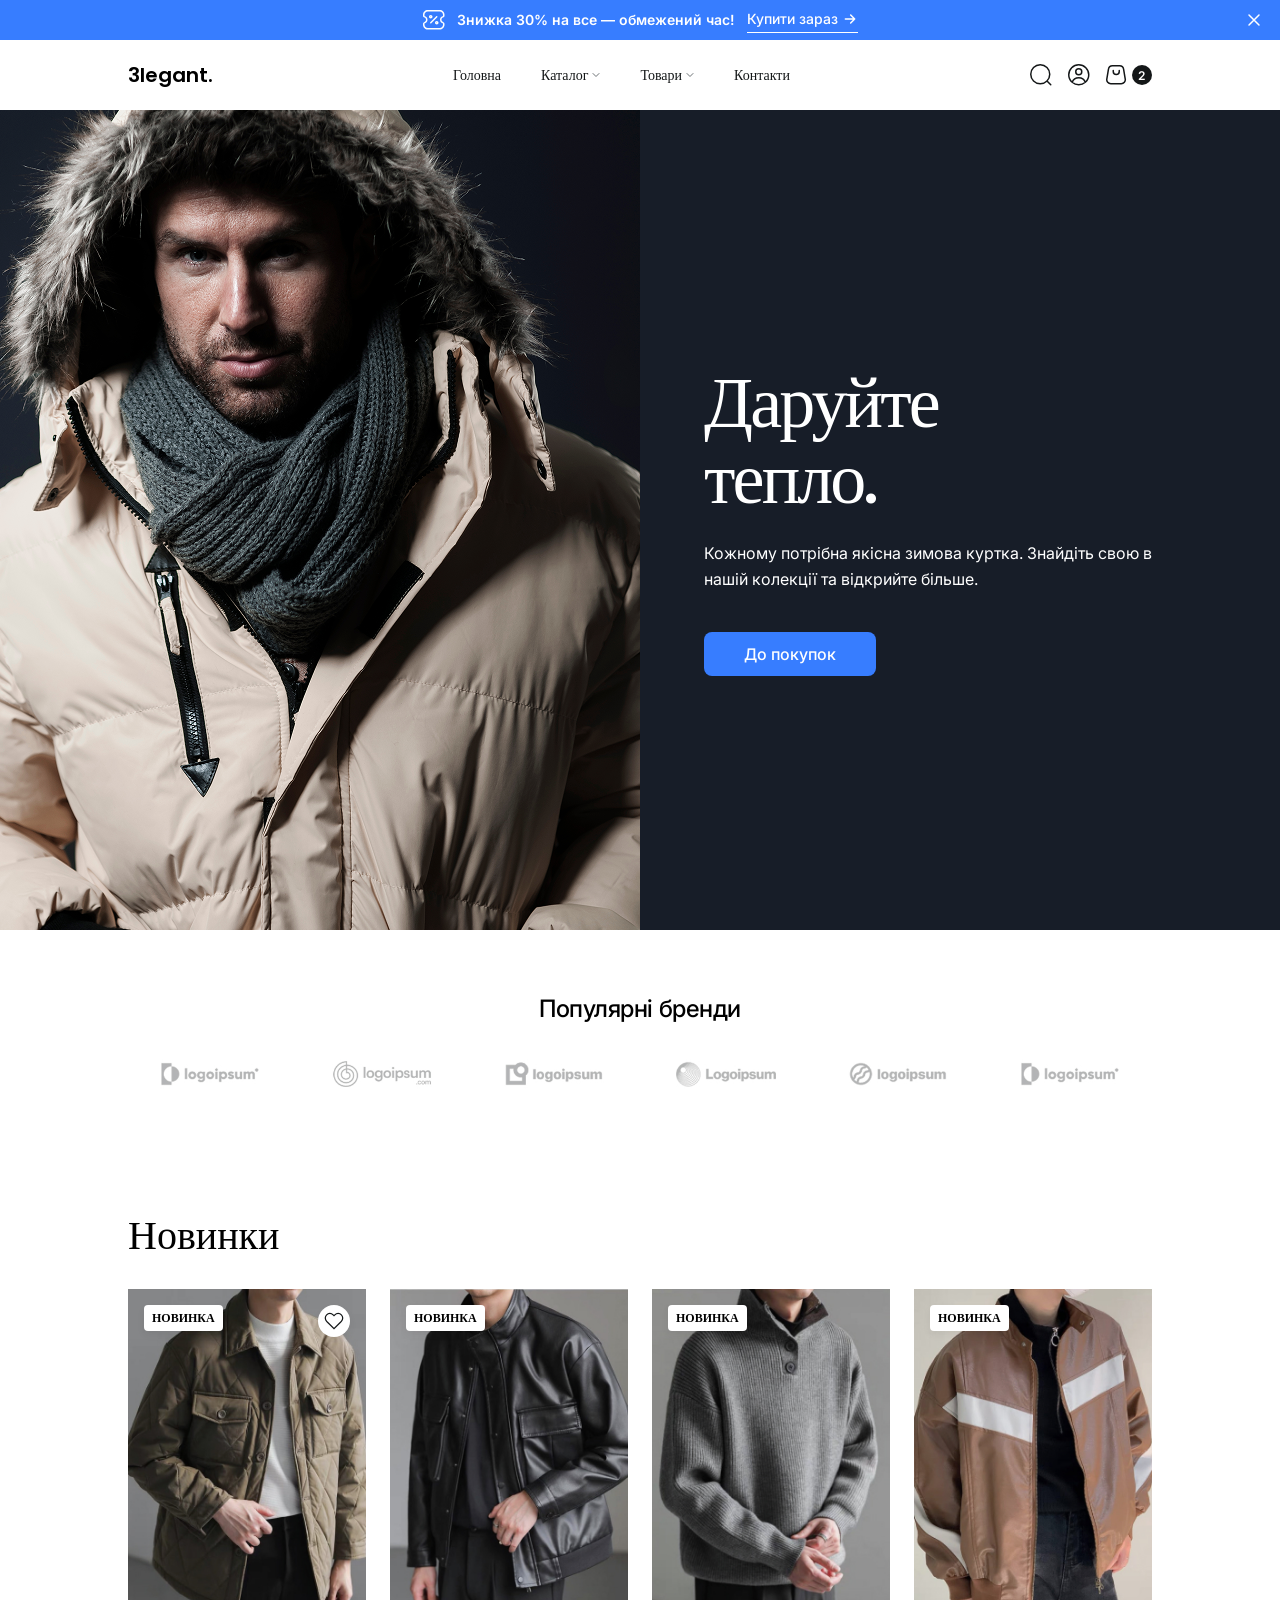
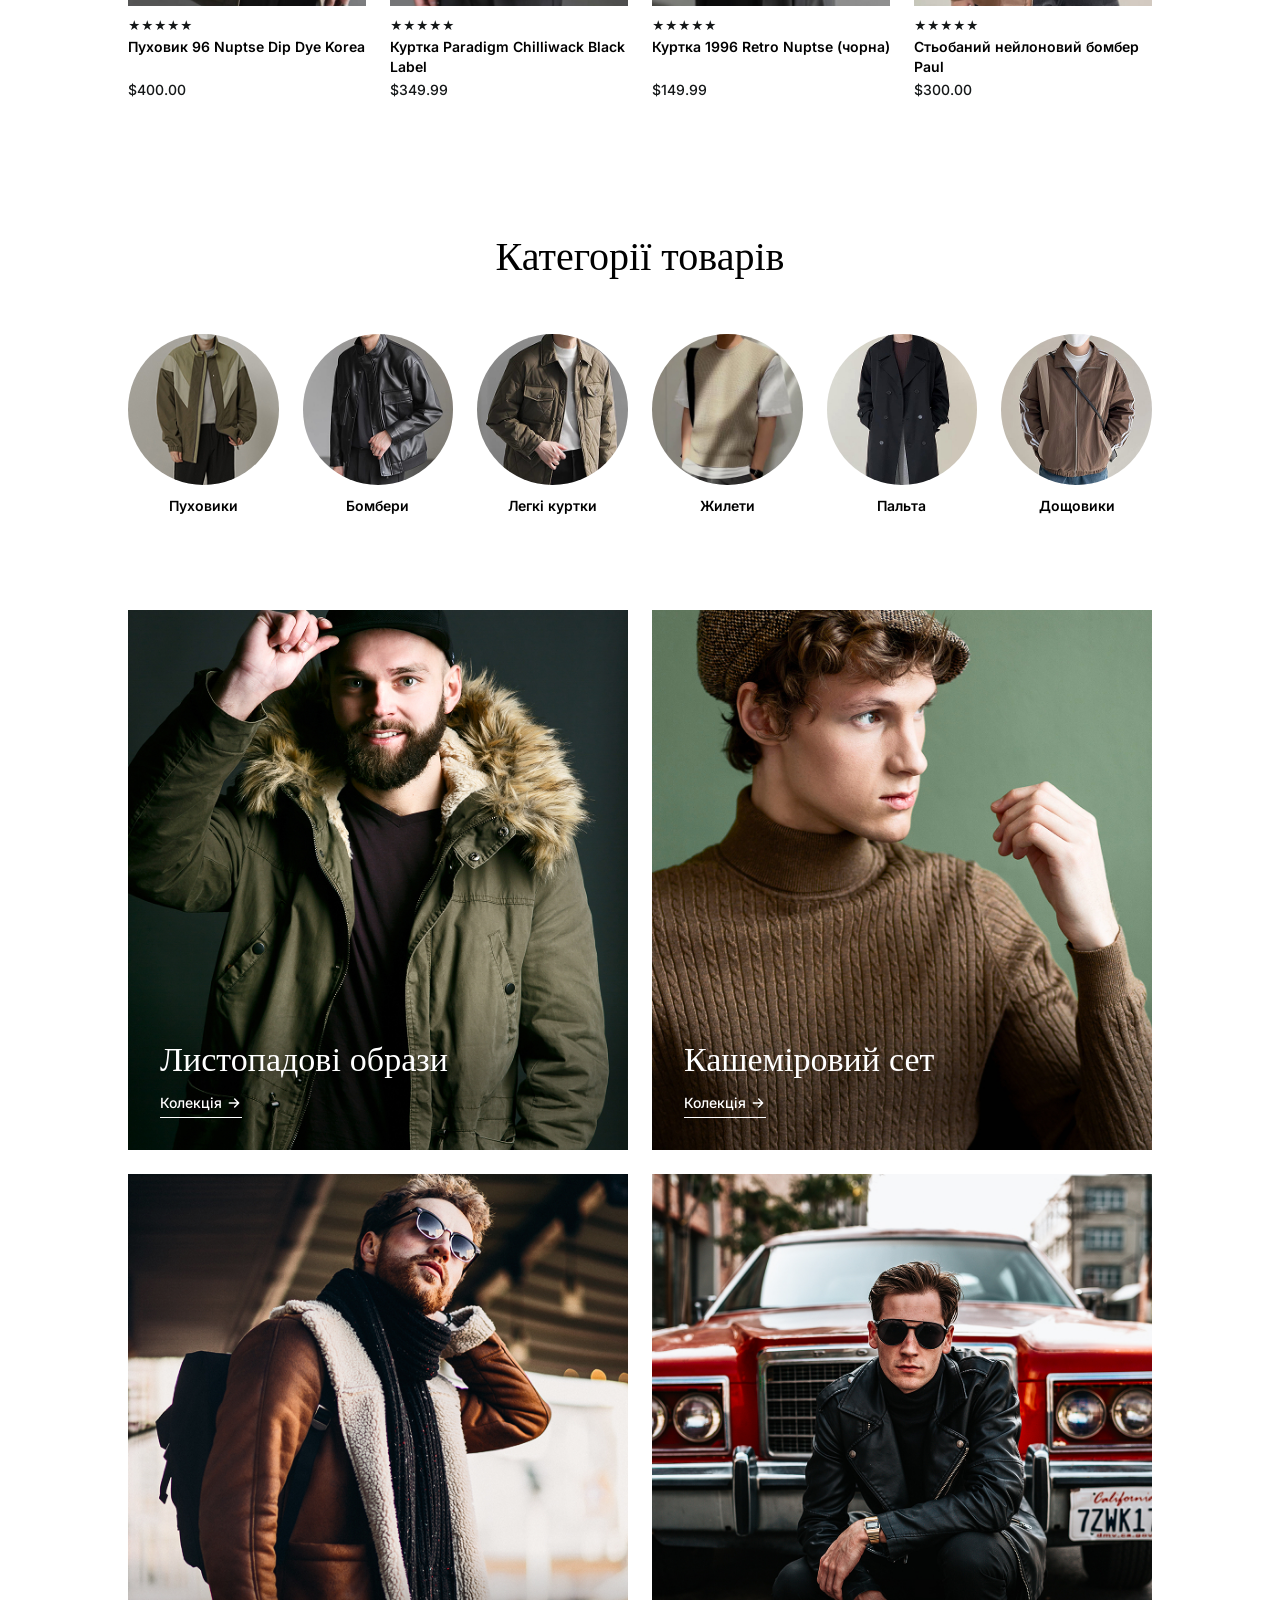
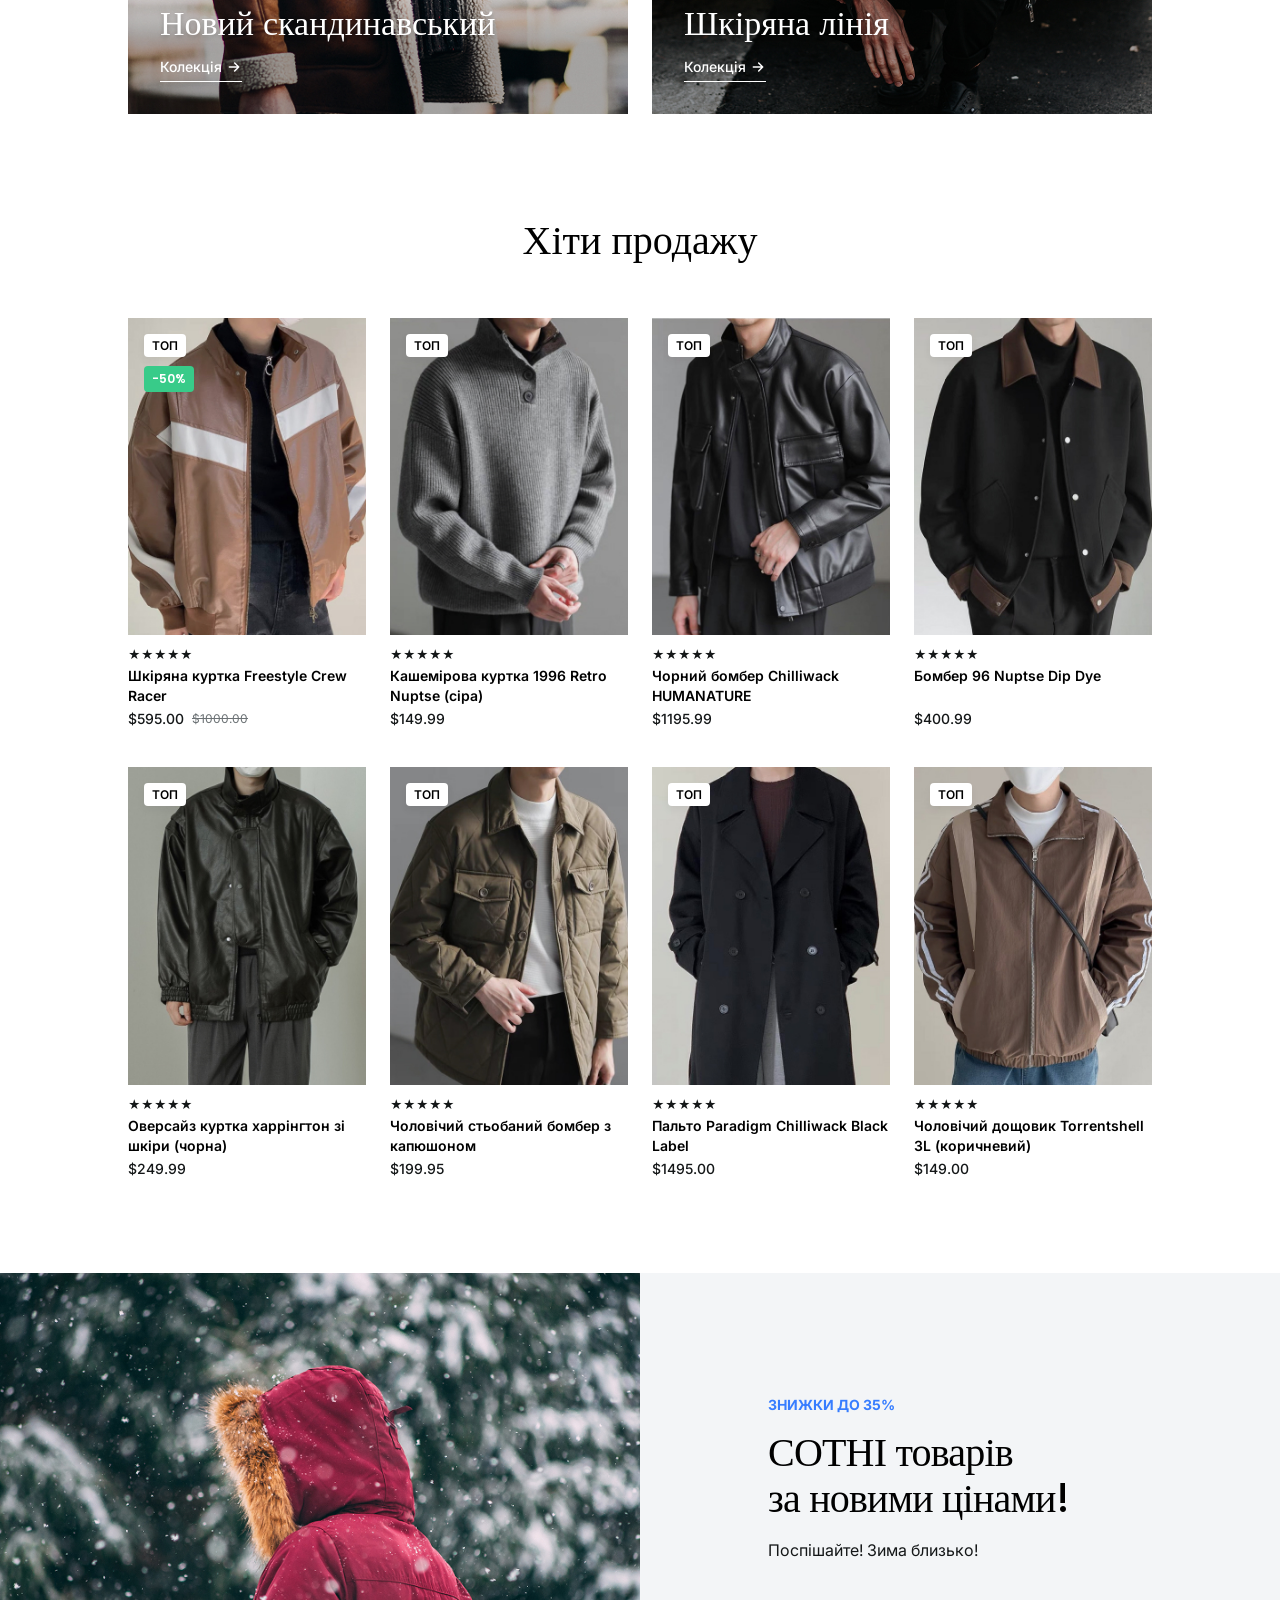
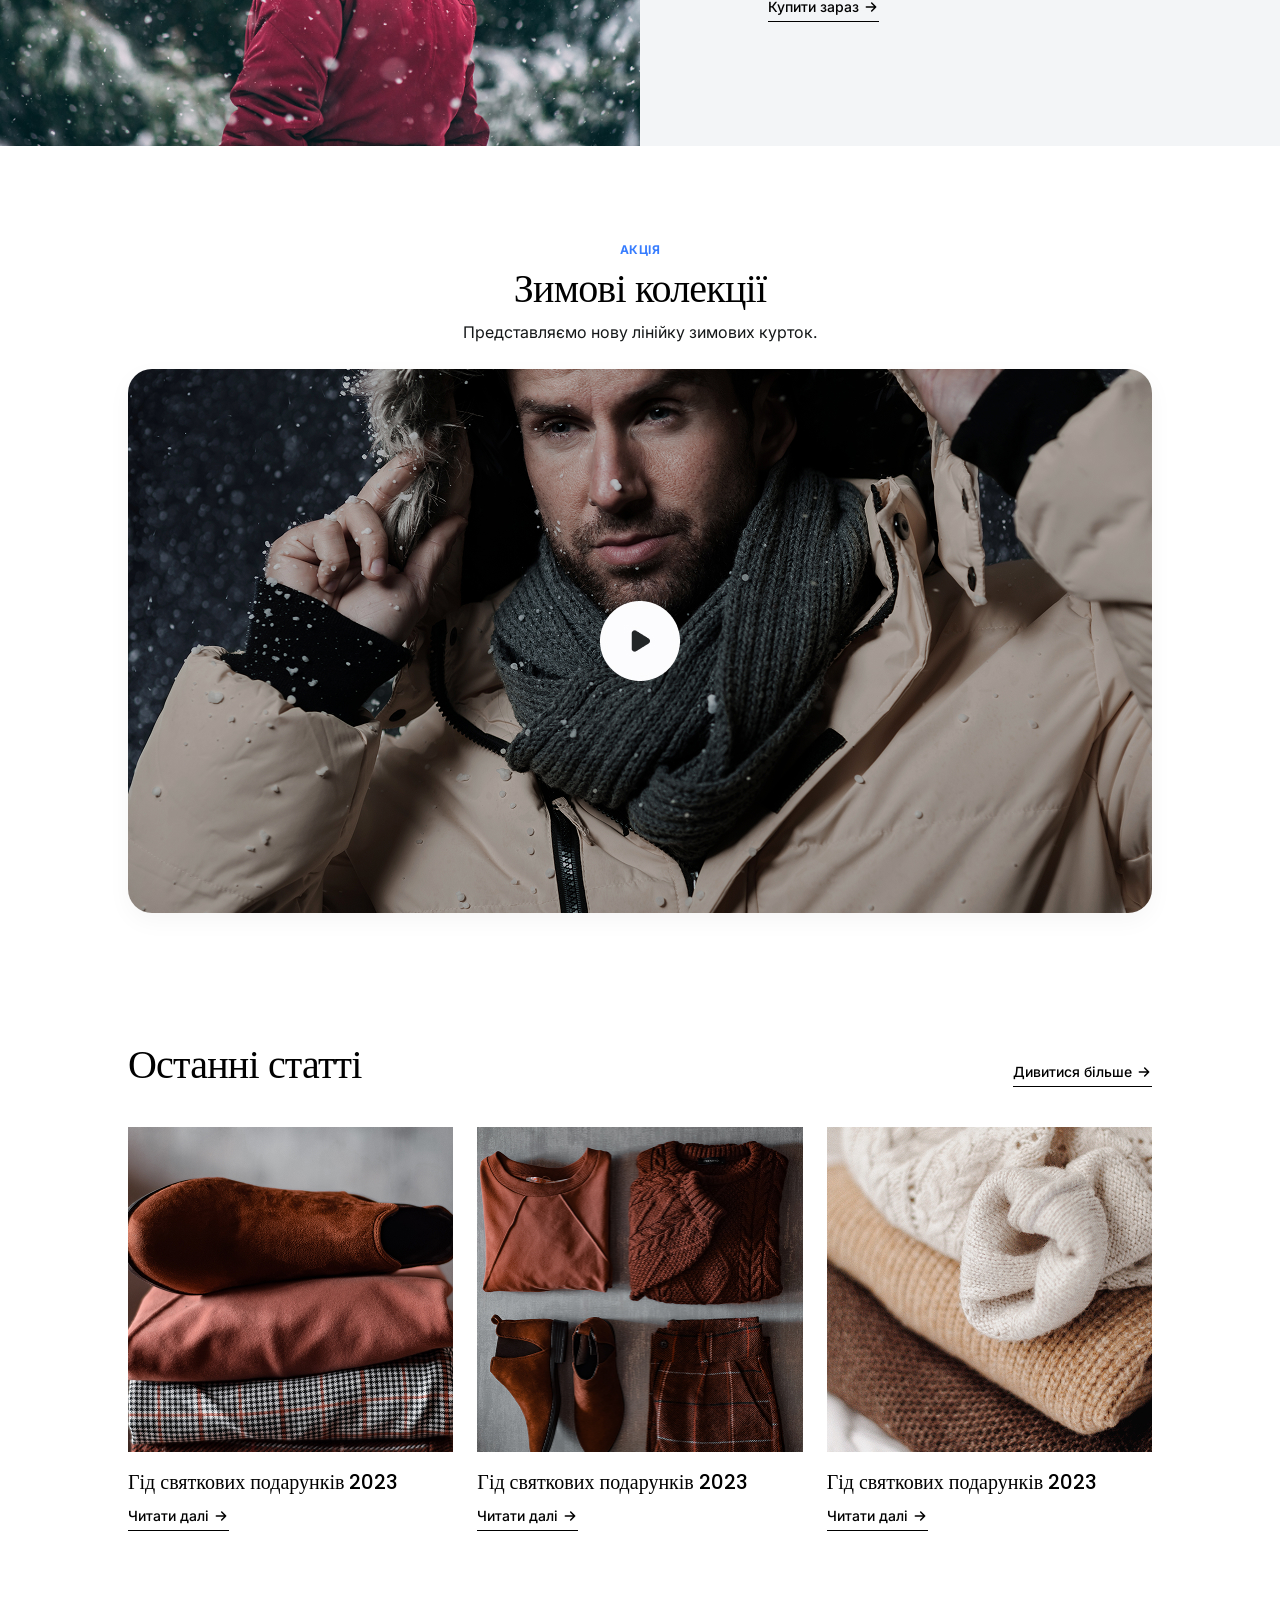
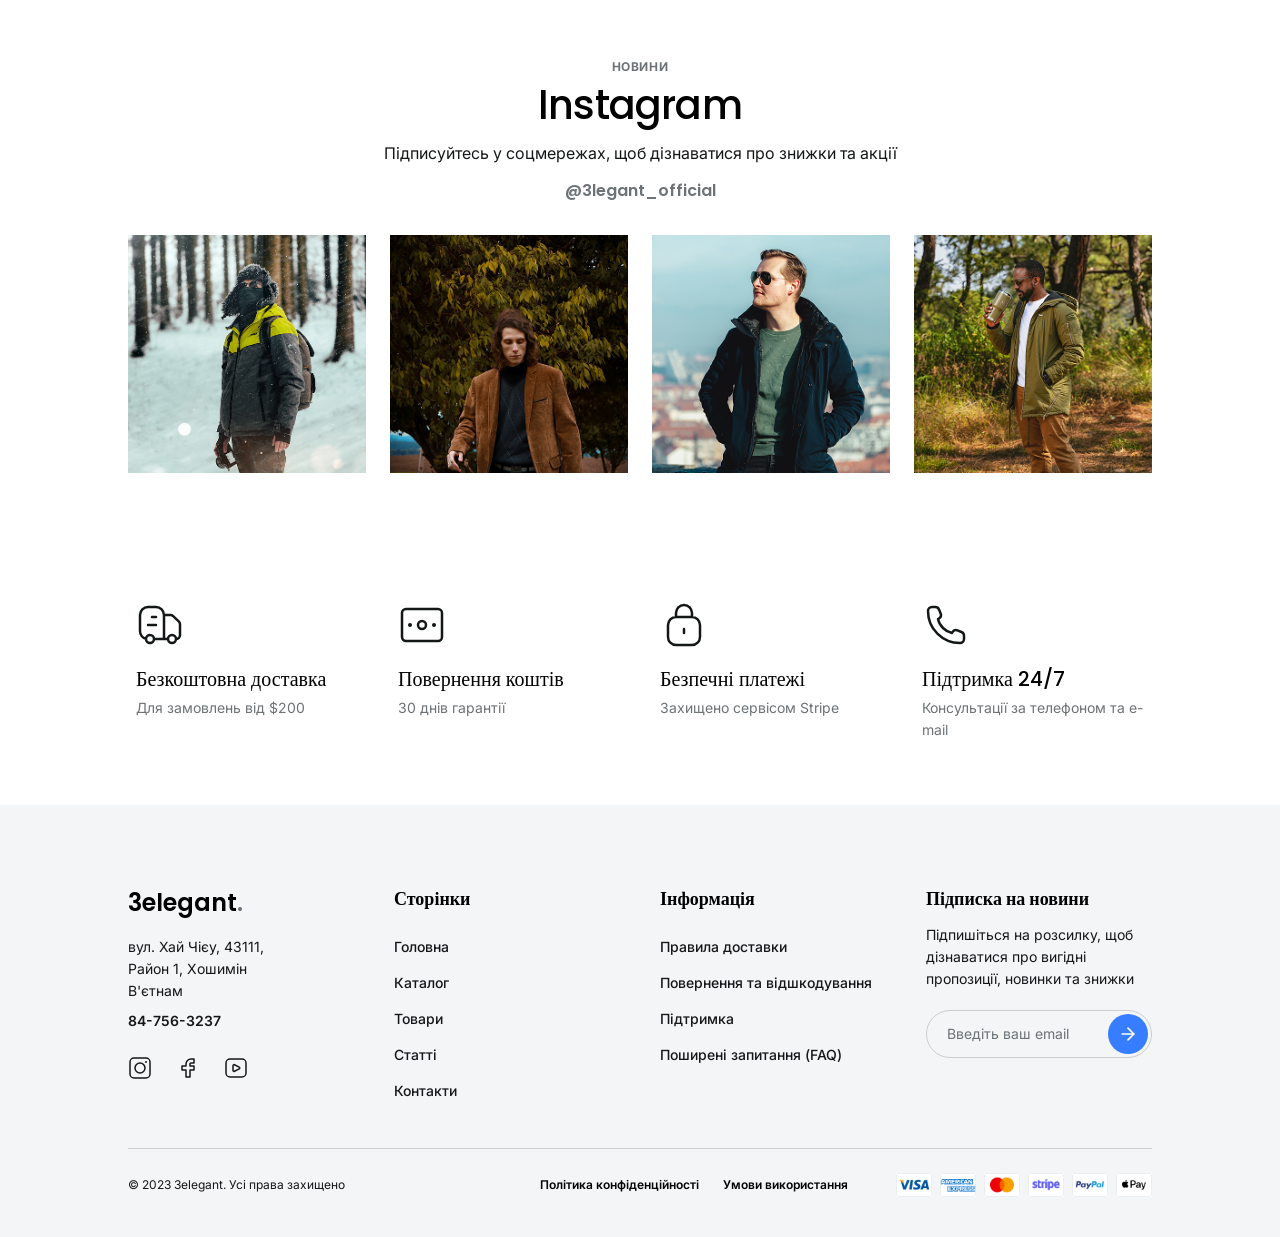
==== index.html @ b5b830ac "Main Page" ====
<!DOCTYPE html>
<html lang="uk">
<head>
  <meta charset="UTF-8">
  <meta name="viewport" content="width=device-width, initial-scale=1.0">
  <title>3legant</title>
  <script src="assets/js/script.js" defer></script>
  <link rel="stylesheet" href="assets/css/style.css">
</head>
<body>

  <div class="notification-bar">
    <div class="notification-content">
      
      <div class="text-icon-group">
        <svg width="22" height="20" viewBox="0 0 22 20" fill="none" xmlns="http://www.w3.org/2000/svg">
          <path d="M19.7681 12.5856L19.5227 13.2944H19.5227L19.7681 12.5856ZM19.7681 6.91437L20.0135 7.6231V7.6231L19.7681 6.91437ZM1.73189 12.5856L1.97727 13.2944H1.97727L1.73189 12.5856ZM1.73189 6.91437L1.48652 7.6231L1.48652 7.6231L1.73189 6.91437ZM14.2803 7.28033C14.5732 6.98744 14.5732 6.51256 14.2803 6.21967C13.9874 5.92678 13.5126 5.92678 13.2197 6.21967L14.2803 7.28033ZM7.21967 12.2197C6.92678 12.5126 6.92678 12.9874 7.21967 13.2803C7.51256 13.5732 7.98744 13.5732 8.28033 13.2803L7.21967 12.2197ZM4.75 18C2.95507 18 1.5 16.5449 1.5 14.75H0C0 17.3734 2.12665 19.5 4.75 19.5V18ZM20 14.75C20 16.5449 18.5449 18 16.75 18V19.5C19.3734 19.5 21.5 17.3734 21.5 14.75H20ZM16.75 1.5C18.5449 1.5 20 2.95507 20 4.75H21.5C21.5 2.12665 19.3734 0 16.75 0V1.5ZM4.75 0C2.12665 0 0 2.12665 0 4.75H1.5C1.5 2.95507 2.95507 1.5 4.75 1.5V0ZM20.0135 11.8769C19.1315 11.5716 18.5 10.7336 18.5 9.75H17C17 11.3924 18.0554 12.7863 19.5227 13.2944L20.0135 11.8769ZM18.5 9.75C18.5 8.76644 19.1315 7.92844 20.0135 7.6231L19.5227 6.20565C18.0554 6.71367 17 8.10761 17 9.75H18.5ZM3 9.75C3 10.7336 2.36845 11.5716 1.48652 11.8769L1.97727 13.2944C3.44461 12.7863 4.5 11.3924 4.5 9.75H3ZM1.48652 7.6231C2.36845 7.92844 3 8.76644 3 9.75H4.5C4.5 8.10762 3.44462 6.71367 1.97727 6.20565L1.48652 7.6231ZM21.5 5.75V4.75H20V5.75H21.5ZM20 13.75V14.75H21.5V13.75H20ZM0 13.75V14.75H1.5V13.75H0ZM1.5 5.75V4.75H0V5.75H1.5ZM16.75 18H4.75V19.5H16.75V18ZM16.75 0H4.75V1.5H16.75V0ZM1.48652 11.8769C0.807846 12.1119 0 12.7475 0 13.75H1.5C1.5 13.6941 1.52081 13.6208 1.60172 13.5313C1.6866 13.4373 1.81974 13.3489 1.97727 13.2944L1.48652 11.8769ZM20.0135 7.6231C20.6922 7.38813 21.5 6.75246 21.5 5.75H20C20 5.80587 19.9792 5.87917 19.8983 5.96871C19.8134 6.06265 19.6803 6.15111 19.5227 6.20565L20.0135 7.6231ZM1.97727 6.20565C1.81974 6.15111 1.6866 6.06265 1.60172 5.96871C1.52081 5.87917 1.5 5.80587 1.5 5.75H0C0 6.75246 0.807846 7.38813 1.48652 7.6231L1.97727 6.20565ZM19.5227 13.2944C19.6803 13.3489 19.8134 13.4373 19.8983 13.5313C19.9792 13.6208 20 13.6941 20 13.75H21.5C21.5 12.7475 20.6922 12.1119 20.0135 11.8769L19.5227 13.2944ZM8 6.75C8 6.88807 7.88807 7 7.75 7V8.5C8.7165 8.5 9.5 7.7165 9.5 6.75H8ZM7.75 7C7.61193 7 7.5 6.88807 7.5 6.75H6C6 7.7165 6.7835 8.5 7.75 8.5V7ZM7.5 6.75C7.5 6.61193 7.61193 6.5 7.75 6.5V5C6.7835 5 6 5.7835 6 6.75H7.5ZM7.75 6.5C7.88807 6.5 8 6.61193 8 6.75H9.5C9.5 5.7835 8.7165 5 7.75 5V6.5ZM14 12.75C14 12.8881 13.8881 13 13.75 13V14.5C14.7165 14.5 15.5 13.7165 15.5 12.75H14ZM13.75 13C13.6119 13 13.5 12.8881 13.5 12.75H12C12 13.7165 12.7835 14.5 13.75 14.5V13ZM13.5 12.75C13.5 12.6119 13.6119 12.5 13.75 12.5V11C12.7835 11 12 11.7835 12 12.75H13.5ZM13.75 12.5C13.8881 12.5 14 12.6119 14 12.75H15.5C15.5 11.7835 14.7165 11 13.75 11V12.5ZM13.2197 6.21967L7.21967 12.2197L8.28033 13.2803L14.2803 7.28033L13.2197 6.21967Z" fill="#FEFEFE"/>
        </svg>
        <span class="promo-text">Знижка 30% на все — обмежений час!</span>
      </div>
      
      <a href="#" class="shop-now-btn">
        Купити зараз
        <svg width="16" height="16" viewBox="0 0 16 16" fill="none" xmlns="http://www.w3.org/2000/svg">
          <path d="M3.33331 8H12.6666M12.6666 8L8.66665 4M12.6666 8L8.66665 12" stroke="currentColor" stroke-width="1.5" stroke-linecap="round" stroke-linejoin="round"/>
        </svg>
      </a>
      
    </div>
    
    <button class="close-btn" aria-label="Закрити сповіщення">
      <svg width="20" height="20" viewBox="0 0 20 20" fill="none" xmlns="http://www.w3.org/2000/svg">
        <path d="M15 5L5 15M5 5L15 15" stroke="currentColor" stroke-width="1.5" stroke-linecap="round" stroke-linejoin="round"/>
      </svg>
    </button>
  </div>

  <header class="main-header">
    <div class="header-container">
      <button class="burger-menu" aria-label="Відкрити меню">
        <span></span>
        <span></span>
        <span></span>
      </button>

      <a href="#" class="logo">3legant.</a>

      <nav class="nav-menu">
        <a href="#home" class="nav-link active">Головна</a>
        <a href="#shop" class="nav-link dropdown">Каталог</a>
        <a href="#articles" class="nav-link dropdown">Товари</a>
        <a href="#footer" class="nav-link">Контакти</a>
      </nav>

      <div class="header-icons">
        <button class="icon-btn search-btn" aria-label="Пошук">
          <svg width="22" height="22" viewBox="0 0 22 22" fill="none" xmlns="http://www.w3.org/2000/svg">
            <path d="M17.25 17.25L20.75 20.75M19.75 10.25C19.75 5.00329 15.4967 0.75 10.25 0.75C5.00329 0.75 0.75 5.00329 0.75 10.25C0.75 15.4967 5.00329 19.75 10.25 19.75C15.4967 19.75 19.75 15.4967 19.75 10.25Z" stroke="#141718" stroke-width="1.5" stroke-linecap="round" stroke-linejoin="round"/>
          </svg>
        </button>

        <button class="icon-btn profile-btn" aria-label="Профіль">
          <svg width="22" height="22" viewBox="0 0 22 22" fill="none" xmlns="http://www.w3.org/2000/svg">
            <path d="M17.3088 18.2988C16.3154 15.6418 13.7536 13.75 10.75 13.75C7.74638 13.75 5.1846 15.6418 4.19117 18.2988M4.19117 18.2988C5.94694 19.8256 8.24052 20.75 10.75 20.75C13.2595 20.75 15.5531 19.8256 17.3088 18.2988C19.4172 16.4654 20.75 13.7634 20.75 10.75C20.75 5.22715 16.2728 0.75 10.75 0.75C5.22715 0.75 0.75 5.22715 0.75 10.75C0.75 13.7634 2.08285 16.4654 4.19117 18.2988ZM13.75 7.75C13.75 9.40685 12.4069 10.75 10.75 10.75C9.09315 10.75 7.75 9.40685 7.75 7.75C7.75 6.09315 9.09315 4.75 10.75 4.75C12.4069 4.75 13.75 6.09315 13.75 7.75Z" stroke="#141718" stroke-width="1.5" stroke-linejoin="round"/>
          </svg>
        </button>

        <div class="cart-wrapper">
          <a href="#" class="cart-link" aria-label="Кошик">
            <svg width="21" height="20" viewBox="0 0 21 20" fill="none" xmlns="http://www.w3.org/2000/svg">
              <path d="M13.6408 0.75H6.41784C4.46248 0.75 2.79372 2.16365 2.47226 4.0924L0.805597 14.0924C0.399243 16.5305 2.27942 18.75 4.75117 18.75H15.3075C17.7792 18.75 19.6594 16.5305 19.2531 14.0924L17.5864 4.0924C17.2649 2.16365 15.5962 0.75 13.6408 0.75Z" stroke="#141718" stroke-width="1.5" stroke-linejoin="round"/>
              <path d="M7.25 5.5L7.25 6.5C7.25 8.15685 8.59315 9.5 10.25 9.5C11.9069 9.5 13.25 8.15685 13.25 6.5V5.5" stroke="#141718" stroke-width="1.5" stroke-linecap="round" stroke-linejoin="round"/>
            </svg>
          </a>
          <div class="cart-badge">2</div>
        </div>
      </div>
    </div> 
  </header>

  <section class="hero-section">
    <div class="hero-image-box">
      <img src="assets/images/header-man-in-jacket.png" alt="Чоловік у зимовій куртці" class="hero-img">
    </div>
    <div class="hero-content-box">
      <div class="hero-text-container">
        <h1 class="hero-title">Даруйте<br>тепло.</h1>
        <p class="hero-description">Кожному потрібна якісна зимова куртка. Знайдіть свою в нашій колекції та відкрийте більше.</p>
        <a href="#" class="hero-btn">До покупок</a>
      </div>
    </div>
  </section>

  <section class="brands-section">
    <h2 class="section-title-small">Популярні бренди</h2>
    <div class="brands-container">
      <div class="brands-grid">
        <div class="brand-item"><img src="assets/images/logo01.jpg" alt="Логотип 1"></div>
        <div class="brand-item"><img src="assets/images/logo04.jpg" alt="Логотип 2"></div>
        <div class="brand-item"><img src="assets/images/logo05.jpg" alt="Логотип 3"></div>
        <div class="brand-item"><img src="assets/images/logo02.jpg" alt="Логотип 4"></div>
        <div class="brand-item"><img src="assets/images/logo03.jpg" alt="Логотип 5"></div>
        <div class="brand-item"><img src="assets/images/logo6.jpg"  alt="Логотип 6"></div>
      </div>
      <div class="brands-arrows">
        <button class="arrow-btn" aria-label="Попередній бренд"></button>
        <button class="arrow-btn" aria-label="Наступний бренд"></button>
      </div>
    </div>
  </section>

  <section class="products-section">
    <div class="products-header">
      <h2 class="section-title">Новинки</h2>
      <div class="slider-dots">
        <span class="dot active"></span>
        <span class="dot"></span>
        <span class="dot"></span>
      </div>
    </div>
    
    <div class="products-slider">
      <div class="product-card">
        <div class="product-image-box">
          <span class="badge-new">НОВИНКА</span>
          <button class="wishlist-btn" aria-label="Додати до списку бажань">
            <svg width="20" height="20" viewBox="0 0 24 24" fill="none" stroke="currentColor" stroke-width="1.5"><path d="M20.84 4.61a5.5 5.5 0 0 0-7.78 0L12 5.67l-1.06-1.06a5.5 5.5 0 0 0-7.78 7.78l1.06 1.06L12 21.23l7.78-7.78 1.06-1.06a5.5 5.5 0 0 0 0-7.78z"></path></svg>
          </button>
          <img src="assets/images/placeholder.jpg" alt="Пуховик 96 Nuptse Dip Dye Korea" class="product-img">
          <button class="add-to-cart-btn">У кошик</button>
        </div>
        <div class="product-info">
          <div class="stars">★★★★★</div>
          <h3 class="product-name">Пуховик 96 Nuptse Dip Dye Korea</h3>
          <span class="product-price">$400.00</span>
        </div>
      </div>

      <div class="product-card">
        <div class="product-image-box">
          <span class="badge-new">НОВИНКА</span>
          <img src="assets/images/placeholder-1.jpg" alt="Куртка Paradigm Chilliwack Black Label" class="product-img">
          <button class="add-to-cart-btn">У кошик</button>
        </div>
        <div class="product-info">
          <div class="stars">★★★★★</div>
          <h3 class="product-name">Куртка Paradigm Chilliwack Black Label</h3>
          <span class="product-price">$349.99</span>
        </div>
      </div>

      <div class="product-card">
        <div class="product-image-box">
          <span class="badge-new">НОВИНКА</span>
          <img src="assets/images/placeholder-2.jpg" alt="Куртка 1996 Retro Nuptse чорна" class="product-img">
          <button class="add-to-cart-btn">У кошик</button>
        </div>
        <div class="product-info">
          <div class="stars">★★★★★</div>
          <h3 class="product-name">Куртка 1996 Retro Nuptse (чорна)</h3>
          <span class="product-price">$149.99</span>
        </div>
      </div>

      <div class="product-card">
        <div class="product-image-box">
          <span class="badge-new">НОВИНКА</span>
          <img src="assets/images/placeholder-3.jpg" alt="Стьобаний бомбер Paul" class="product-img">
          <button class="add-to-cart-btn">У кошик</button>
        </div>
        <div class="product-info">
          <div class="stars">★★★★★</div>
          <h3 class="product-name">Стьобаний нейлоновий бомбер Paul</h3>
          <span class="product-price">$300.00</span>
        </div>
      </div>
    </div>
  </section>

  <section class="categories-section">
    <h2 class="categories-main-title">Категорії товарів</h2>
    <div class="categories-grid">
      <div class="category-item">
        <div class="category-img-box"><img src="assets/images/puffers.jpg" alt="Пуховики"></div>
        <span class="category-name">Пуховики</span>
      </div>
      <div class="category-item">
        <div class="category-img-box"><img src="assets/images/bombers.jpg" alt="Бомбери"></div>
        <span class="category-name">Бомбери</span>
      </div>
      <div class="category-item">
        <div class="category-img-box"><img src="assets/images/lightweigt-jackets.jpg" alt="Легкі куртки"></div>
        <span class="category-name">Легкі куртки</span>
      </div>
      <div class="category-item">
        <div class="category-img-box"><img src="assets/images/gilets.jpg" alt="Жилети"></div>
        <span class="category-name">Жилети</span>
      </div>
      <div class="category-item">
        <div class="category-img-box"><img src="assets/images/coats.jpg" alt="Пальта"></div>
        <span class="category-name">Пальта</span>
      </div>
      <div class="category-item">
        <div class="category-img-box"><img src="assets/images/rainwear.jpg" alt="Дощовики"></div>
        <span class="category-name">Дощовики</span>
      </div>
    </div>
  </section>

  <section class="collections-section">
    <div class="collections-grid">
      
      <div class="collection-card">
        <img src="assets/images/november-outfits.jpg" alt="Листопадові образи" class="collection-img">
        <div class="collection-content">
          <h2 class="collection-title">Листопадові образи</h2>
          <a href="#" class="collection-link">
            Колекція
            <svg width="16" height="16" viewBox="0 0 16 16" fill="none" stroke="currentColor" stroke-width="1.5">
              <path d="M3.33331 8H12.6666M12.6666 8L8.66665 4M12.6666 8L8.66665 12" stroke-linecap="round" stroke-linejoin="round"/>
            </svg>
          </a>
        </div>
      </div>

      <div class="collection-card">
        <img src="assets/images/cashmere-set.jpg" alt="Кашеміровий сет" class="collection-img">
        <div class="collection-content">
          <h2 class="collection-title">Кашеміровий сет</h2>
          <a href="#" class="collection-link">
            Колекція
            <svg width="16" height="16" viewBox="0 0 16 16" fill="none" stroke="currentColor" stroke-width="1.5">
              <path d="M3.33331 8H12.6666M12.6666 8L8.66665 4M12.6666 8L8.66665 12" stroke-linecap="round" stroke-linejoin="round"/>
            </svg>
          </a>
        </div>
      </div>

      <div class="collection-card">
        <img src="assets/images/new-nordic.jpg" alt="Новий скандинавський стиль" class="collection-img">
        <div class="collection-content">
          <h2 class="collection-title">Новий скандинавський</h2>
          <a href="#" class="collection-link">
            Колекція
            <svg width="16" height="16" viewBox="0 0 16 16" fill="none" stroke="currentColor" stroke-width="1.5">
              <path d="M3.33331 8H12.6666M12.6666 8L8.66665 4M12.6666 8L8.66665 12" stroke-linecap="round" stroke-linejoin="round"/>
            </svg>
          </a>
        </div>
      </div>

      <div class="collection-card">
        <img src="assets/images/leather.jpg" alt="Шкіряна колекція" class="collection-img">
        <div class="collection-content">
          <h2 class="collection-title">Шкіряна лінія</h2>
          <a href="#" class="collection-link">
            Колекція
            <svg width="16" height="16" viewBox="0 0 16 16" fill="none" stroke="currentColor" stroke-width="1.5">
              <path d="M3.33331 8H12.6666M12.6666 8L8.66665 4M12.6666 8L8.66665 12" stroke-linecap="round" stroke-linejoin="round"/>
            </svg>
          </a>
        </div>
      </div>

    </div>
  </section>

  <section id="shop" class="bestseller-section">
    <h2 class="bestseller-main-title">Хіти продажу</h2>
    <div class="bestseller-grid">
      
      <div class="product-card">
        <div class="product-image-box">
          <span class="badge-hot">ТОП</span>
          <span class="badge-sale">-50%</span>
          <img src="assets/images/best-seller1.jpg" alt="Шкіряна куртка Freestyle Crew Racer" class="product-img">
          <button class="add-to-cart-btn">У кошик</button>
        </div>
        <div class="product-info">
          <div class="stars">★★★★★</div>
          <h3 class="product-name">Шкіряна куртка Freestyle Crew Racer</h3>
          <div class="price-wrapper">
            <span class="product-price">$595.00</span>
            <span class="product-old-price">$1000.00</span>
          </div>
        </div>
      </div>

      <div class="product-card">
        <div class="product-image-box">
          <span class="badge-hot">ТОП</span>
          <img src="assets/images/best-seller2.jpg" alt="Кашемірова куртка 1996 Retro Nuptse сіра" class="product-img">
          <button class="add-to-cart-btn">У кошик</button>
        </div>
        <div class="product-info">
          <div class="stars">★★★★★</div>
          <h3 class="product-name">Кашемірова куртка 1996 Retro Nuptse (сіра)</h3>
          <div class="price-wrapper">
            <span class="product-price">$149.99</span>
          </div>
        </div>
      </div>

      <div class="product-card">
        <div class="product-image-box">
          <span class="badge-hot">ТОП</span>
          <img src="assets/images/best-seller3.jpg" alt="Чорний бомбер Chilliwack HUMANATURE" class="product-img">
          <button class="add-to-cart-btn">У кошик</button>
        </div>
        <div class="product-info">
          <div class="stars">★★★★★</div>
          <h3 class="product-name">Чорний бомбер Chilliwack HUMANATURE</h3>
          <div class="price-wrapper">
            <span class="product-price">$1195.99</span>
          </div>
        </div>
      </div>

      <div class="product-card">
        <div class="product-image-box">
          <span class="badge-hot">ТОП</span>
          <img src="assets/images/best-seller4.jpg" alt="Бомбер 96 Nuptse Dip Dye" class="product-img">
          <button class="add-to-cart-btn">У кошик</button>
        </div>
        <div class="product-info">
          <div class="stars">★★★★★</div>
          <h3 class="product-name">Бомбер 96 Nuptse Dip Dye</h3>
          <div class="price-wrapper">
            <span class="product-price">$400.99</span>
          </div>
        </div>
      </div>

      <div class="product-card">
        <div class="product-image-box">
          <span class="badge-hot">ТОП</span>
          <img src="assets/images/best-seller5.jpg" alt="Оверсайз куртка харрінгтон із натуральної шкіри" class="product-img">
          <button class="add-to-cart-btn">У кошик</button>
        </div>
        <div class="product-info">
          <div class="stars">★★★★★</div>
          <h3 class="product-name">Оверсайз куртка харрінгтон зі шкіри (чорна)</h3>
          <div class="price-wrapper">
            <span class="product-price">$249.99</span>
          </div>
        </div>
      </div>

      <div class="product-card">
        <div class="product-image-box">
          <span class="badge-hot">ТОП</span>
          <img src="assets/images/best-seller6.jpg" alt="Чоловічий стьобаний бомбер з капюшоном" class="product-img">
          <button class="add-to-cart-btn">У кошик</button>
        </div>
        <div class="product-info">
          <div class="stars">★★★★★</div>
          <h3 class="product-name">Чоловічий стьобаний бомбер з капюшоном</h3>
          <div class="price-wrapper">
            <span class="product-price">$199.95</span>
          </div>
        </div>
      </div>

      <div class="product-card">
        <div class="product-image-box">
          <span class="badge-hot">ТОП</span>
          <img src="assets/images/best-seller7.jpg" alt="Пальто Paradigm Chilliwack Black Label" class="product-img">
          <button class="add-to-cart-btn">У кошик</button>
        </div>
        <div class="product-info">
          <div class="stars">★★★★★</div>
          <h3 class="product-name">Пальто Paradigm Chilliwack Black Label</h3>
          <div class="price-wrapper">
            <span class="product-price">$1495.00</span>
          </div>
        </div>
      </div>

      <div class="product-card">
        <div class="product-image-box">
          <span class="badge-hot">ТОП</span>
          <img src="assets/images/best-seller8.jpg" alt="Чоловіча куртка-дощовик Torrentshell 3L" class="product-img">
          <button class="add-to-cart-btn">У кошик</button>
        </div>
        <div class="product-info">
          <div class="stars">★★★★★</div>
          <h3 class="product-name">Чоловічий дощовик Torrentshell 3L (коричневий)</h3>
          <div class="price-wrapper">
            <span class="product-price">$149.00</span>
          </div>
        </div>
      </div>

    </div>
  </section>

  <section class="promo-banner-section">
    <div class="promo-banner-container">
      
      <div class="promo-banner-image-box">
        <img src="assets/images/promo-banner.jpg" alt="Зимовий розпродаж" class="promo-banner-img">
      </div>
      
      <div class="promo-banner-content-box">
        <div class="promo-banner-text-container">
          <span class="promo-banner-badge">ЗНИЖКИ ДО 35%</span>
          <h2 class="promo-banner-title">СОТНІ товарів<br>за новими цінами!</h2>
          <p class="promo-banner-description">Поспішайте! Зима близько!</p>
          <a href="#" class="promo-banner-link">
            Купити зараз
            <svg width="16" height="16" viewBox="0 0 16 16" fill="none" stroke="currentColor" stroke-width="1.5">
              <path d="M3.33331 8H12.6666M12.6666 8L8.66665 4M12.6666 8L8.66665 12" stroke-linecap="round" stroke-linejoin="round"/>
            </svg>
          </a>
        </div>
      </div>

    </div>
  </section>

  <section class="video-promo-section">
    <div class="video-promo-header">
      <span class="video-promo-badge">АКЦІЯ</span>
      <h2 class="video-promo-title">Зимові колекції</h2>
      <p class="video-promo-subtitle">Представляємо нову лінійку зимових курток.</p>
    </div>
    
    <div class="video-promo-container">
      <img src="assets/images/video.jpg" alt="Відео зимової колекції" class="video-promo-img">
    </div>
  </section>

  <section id="articles" class="articles-section">
    <div class="articles-header">
      <h2 class="articles-main-title">Останні статті</h2>
      <a href="#" class="view-more-link">
        Дивитися більше
        <svg width="16" height="16" viewBox="0 0 16 16" fill="none" stroke="currentColor" stroke-width="1.5">
          <path d="M3.33331 8H12.6666M12.6666 8L8.66665 4M12.6666 8L8.66665 12" stroke-linecap="round" stroke-linejoin="round"/>
        </svg>
      </a>
    </div>

    <div class="articles-grid">
      <article class="article-card">
        <div class="article-image-box">
          <img src="assets/images/article1.jpg" alt="Гід святкових подарунків 2023" class="article-img">
        </div>
        <div class="article-info">
          <h3 class="article-title">Гід святкових подарунків 2023</h3>
          <a href="#" class="article-link">
            Читати далі
            <svg width="16" height="16" viewBox="0 0 16 16" fill="none" stroke="currentColor" stroke-width="1.5">
              <path d="M3.33331 8H12.6666M12.6666 8L8.66665 4M12.6666 8L8.66665 12" stroke-linecap="round" stroke-linejoin="round"/>
            </svg>
          </a>
        </div>
      </article>

      <article class="article-card">
        <div class="article-image-box">
          <img src="assets/images/article2.jpg" alt="Гід святкових подарунків 2023" class="article-img">
        </div>
        <div class="article-info">
          <h3 class="article-title">Гід святкових подарунків 2023</h3>
          <a href="#" class="article-link">
            Читати далі
            <svg width="16" height="16" viewBox="0 0 16 16" fill="none" stroke="currentColor" stroke-width="1.5">
              <path d="M3.33331 8H12.6666M12.6666 8L8.66665 4M12.6666 8L8.66665 12" stroke-linecap="round" stroke-linejoin="round"/>
            </svg>
          </a>
        </div>
      </article>

      <article class="article-card">
        <div class="article-image-box">
          <img src="assets/images/article3.jpg" alt="Гід святкових подарунків 2023" class="article-img">
        </div>
        <div class="article-info">
          <h3 class="article-title">Гід святкових подарунків 2023</h3>
          <a href="#" class="article-link">
            Читати далі
            <svg width="16" height="16" viewBox="0 0 16 16" fill="none" stroke="currentColor" stroke-width="1.5">
              <path d="M3.33331 8H12.6666M12.6666 8L8.66665 4M12.6666 8L8.66665 12" stroke-linecap="round" stroke-linejoin="round"/>
            </svg>
          </a>
        </div>
      </article>
    </div>
  </section>

  <section class="instagram-features-section">
    <div class="instagram-container">
      <div class="instagram-header">
        <span class="instagram-badge">НОВИНИ</span>
        <h2 class="instagram-title">Instagram</h2>
        <p class="instagram-subtitle">Підписуйтесь у соцмережах, щоб дізнаватися про знижки та акції</p>
        <a href="#" class="instagram-tag">@3legant_official</a>
      </div>
      
      <div class="instagram-grid">
        <div class="instagram-item"><img src="assets/images/insta1.jpg" alt="Фото Instagram"></div>
        <div class="instagram-item"><img src="assets/images/insta2.jpg" alt="Фото Instagram"></div>
        <div class="instagram-item"><img src="assets/images/insta3.jpg" alt="Фото Instagram"></div>
        <div class="instagram-item"><img src="assets/images/insta4.jpg" alt="Фото Instagram"></div>
      </div>
    </div>

    <div class="features-container">
      <div class="features-grid">
        
        <div class="feature-item">
          <div class="feature-icon">
            <svg width="48" height="48" viewBox="0 0 48 48" fill="none" xmlns="http://www.w3.org/2000/svg">
              <path d="M28 38V14M28 38H32M28 38H18M28 14C28 9.58172 24.4183 6 20 6H12C7.58172 6 4 9.58172 4 14V30C4 33.7304 6.55333 36.8645 10.0077 37.7499M28 14H34.4182C35.4344 14 36.4126 14.3868 37.154 15.0819L42.7358 20.3148C43.5424 21.071 44 22.1273 44 23.2329V34C44 36.2091 42.2091 38 40 38M40 38C40 40.2091 38.2091 42 36 42C33.7909 42 32 40.2091 32 38M40 38C40 35.7909 38.2091 34 36 34C33.7909 34 32 35.7909 32 38M18 38C18 40.2091 16.2091 42 14 42C11.7909 42 10 40.2091 10 38C10 37.916 10.0026 37.8326 10.0077 37.7499M18 38C18 35.7909 16.2091 34 14 34C11.8748 34 10.1368 35.6573 10.0077 37.7499" stroke="#141718" stroke-width="2.5"/>
              <path d="M20 16H16" stroke="#141718" stroke-width="2.5" stroke-linecap="round" stroke-linejoin="round"/>
              <path d="M20 24H12" stroke="#141718" stroke-width="2.5" stroke-linecap="round" stroke-linejoin="round"/>
            </svg>
          </div>
          <h3 class="feature-title">Безкоштовна доставка</h3>
          <p class="feature-text">Для замовлень від $200</p>
        </div>

        <div class="feature-item">
          <div class="feature-icon">
            <svg width="48" height="48" viewBox="0 0 48 48" fill="none" xmlns="http://www.w3.org/2000/svg">
              <rect x="4" y="8" width="40" height="32" rx="4" stroke="#141718" stroke-width="2.5"/>
              <circle cx="4" cy="4" r="4" transform="matrix(1 0 0 -1 20 28)" stroke="#141718" stroke-width="2.5"/>
              <circle cx="2" cy="2" r="2" transform="matrix(1 0 0 -1 34 26)" fill="#141718"/>
              <circle cx="2" cy="2" r="2" transform="matrix(1 0 0 -1 10 26)" fill="#141718"/>
            </svg>
          </div>
          <h3 class="feature-title">Повернення коштів</h3>
          <p class="feature-text">30 днів гарантії</p>
        </div>

        <div class="feature-item">
          <div class="feature-icon">
            <svg width="48" height="48" viewBox="0 0 48 48" fill="none" xmlns="http://www.w3.org/2000/svg">
              <path d="M32 16H16M32 16C36.4183 16 40 19.5817 40 24V36C40 40.4183 36.4183 44 32 44H16C11.5817 44 8 40.4183 8 36V24C8 19.5817 11.5817 16 16 16M32 16V12C32 7.58172 28.4183 4 24 4C19.5817 4 16 7.58172 16 12V16M24 32V28" stroke="#141718" stroke-width="2.5" stroke-linecap="round"/>
            </svg>
          </div>
          <h3 class="feature-title">Безпечні платежі</h3>
          <p class="feature-text">Захищено сервісом Stripe</p>
        </div>

        <div class="feature-item">
          <div class="feature-icon">
            <svg width="48" height="48" viewBox="0 0 48 48" fill="none" xmlns="http://www.w3.org/2000/svg">
              <path d="M42 38V34.7081C42 33.0725 41.0042 31.6017 39.4856 30.9942L35.4173 29.3669C33.4857 28.5943 31.2844 29.4312 30.354 31.292L30 32C30 32 25 31 21 27C17 23 16 18 16 18L16.708 17.646C18.5688 16.7156 19.4057 14.5143 18.6331 12.5827L17.0058 8.51444C16.3983 6.99581 14.9275 6 13.2919 6H10C7.79086 6 6 7.79086 6 10C6 27.6731 20.3269 42 38 42C40.2091 42 42 40.2091 42 38Z" stroke="#141718" stroke-width="2.5" stroke-linejoin="round"/>
            </svg>
          </div>
          <h3 class="feature-title">Підтримка 24/7</h3>
          <p class="feature-text">Консультації за телефоном та e-mail</p>
        </div>

      </div>
    </div>
  </section>

  <footer id="footer" class="main-footer">
    <div class="footer-top-grid">
      
      <div class="footer-brand-col">
        <a href="#" class="footer-logo">3elegant<span>.</span></a>
        <p class="footer-address">
          вул. Хай Чієу, 43111,<br>
          Район 1, Хошимін<br>
          В'єтнам
        </p>
        <p class="footer-phone">84-756-3237</p>
        
        <div class="footer-socials">
          <a href="#" aria-label="Instagram">
            <svg width="24" height="24" viewBox="0 0 24 24" fill="none" xmlns="http://www.w3.org/2000/svg">
              <rect x="2" y="2" width="20" height="20" rx="4" stroke="#141718" stroke-width="1.5"/>
              <circle cx="18" cy="6" r="1" fill="#141718"/>
              <circle cx="12" cy="12" r="5" stroke="#141718" stroke-width="1.5"/>
            </svg>
          </a>
          
          <a href="#" aria-label="Facebook">
            <svg width="24" height="24" viewBox="0 0 24 24" fill="none" xmlns="http://www.w3.org/2000/svg">
              <path d="M18 3H15C12.2386 3 10 5.23858 10 8V10H6V14H10V21H14V14H18V10H14V8C14 7.44772 14.4477 7 15 7H18V3Z" stroke="#141718" stroke-width="1.5" stroke-linecap="round" stroke-linejoin="round"/>
            </svg>
          </a>
          
          <a href="#" aria-label="YouTube">
            <svg width="24" height="24" viewBox="0 0 24 24" fill="none" xmlns="http://www.w3.org/2000/svg">
              <rect x="2" y="3" width="20" height="18" rx="4" stroke="#141718" stroke-width="1.5"/>
              <path d="M10.4472 8.72361L15.2111 11.1056C15.9482 11.4741 15.9482 12.5259 15.2111 12.8944L10.4472 15.2764C9.78231 15.6088 9 15.1253 9 14.382V9.61803C9 8.87465 9.78231 8.39116 10.4472 8.72361Z" stroke="#141718" stroke-width="1.5" stroke-linecap="round"/>
            </svg>
          </a>
        </div>
      </div>

      <div class="footer-menu-col">
        <div class="footer-accordion-header">
          <h3 class="footer-col-title">Сторінки</h3>
          <svg class="accordion-arrow" width="16" height="16" viewBox="0 0 24 24" fill="none" stroke="currentColor" stroke-width="2"><polyline points="6 9 12 15 18 9"></polyline></svg>
        </div>
        <ul class="footer-links-list">
          <li><a href="#">Головна</a></li>
          <li><a href="#">Каталог</a></li>
          <li><a href="#">Товари</a></li>
          <li><a href="#">Статті</a></li>
          <li><a href="#">Контакти</a></li>
        </ul>
      </div>

      <div class="footer-menu-col">
        <div class="footer-accordion-header">
          <h3 class="footer-col-title">Інформація</h3>
          <svg class="accordion-arrow" width="16" height="16" viewBox="0 0 24 24" fill="none" stroke="currentColor" stroke-width="2"><polyline points="6 9 12 15 18 9"></polyline></svg>
        </div>
        <ul class="footer-links-list">
          <li><a href="#">Правила доставки</a></li>
          <li><a href="#">Повернення та відшкодування</a></li>
          <li><a href="#">Підтримка</a></li>
          <li><a href="#">Поширені запитання (FAQ)</a></li>
        </ul>
      </div>

      <div class="footer-newsletter-col">
        <h3 class="footer-col-title accent">Підписка на новини</h3>
        <p class="newsletter-desc">Підпишіться на розсилку, щоб дізнаватися про вигідні пропозиції, новинки та знижки</p>
        <form class="newsletter-form">
          <input type="email" placeholder="Введіть ваш email" required class="newsletter-input">
          <button type="submit" class="newsletter-submit-btn" aria-label="Підписатися">
            <svg width="20" height="20" viewBox="0 0 24 24" fill="none" stroke="currentColor" stroke-width="2" stroke-linecap="round" stroke-linejoin="round">
              <line x1="5" y1="12" x2="19" y2="12"></line>
              <polyline points="12 5 19 12 12 19"></polyline>
            </svg>
          </button>
        </form>
      </div>

    </div>

    <div class="footer-bottom">
      <div class="footer-payments">
        <img src="assets/images/visa.jpg" alt="Visa">
        <img src="assets/images/amex.jpg" alt="American Express">
        <img src="assets/images/mastercard.jpg" alt="Mastercard">
        <img src="assets/images/stripe.jpg" alt="Stripe">
        <img src="assets/images/paypal.jpg" alt="PayPal">
        <img src="assets/images/applepay.jpg" alt="Apple Pay">
      </div>
      
      <div class="footer-legal">
        <a href="#">Політика конфіденційності</a>
        <a href="#">Умови використання</a>
      </div>
      
      <p class="footer-copyright">© 2023 3elegant. Усі права захищено</p>
    </div>
  </footer>

</body>
</html>
---- assets/css/style.css ----
@import url('variables.css');

* {
  box-sizing: border-box;
  margin: 0;
  padding: 0;
}

body {
  font-family: var(--font-family);
  background-color: var(--white);
}

.notification-bar {
  position: relative;
  display: flex;
  align-items: center;
  justify-content: center;
  width: 100%;
  min-height: 40px;
  background-color: var(--primary-blue);
  color: var(--white);
  padding: 8px 40px 8px 16px;
}

.notification-content {
  display: flex;
  align-items: center;
  justify-content: center;
  gap: 12px;
}

.text-icon-group {
  display: flex;
  align-items: center;
  gap: 8px;
}

.promo-text {
  font-size: 0.75rem;
  font-weight: 600;
  line-height: 1.125rem;
  white-space: normal;
  text-align: center;
}

.shop-now-btn {
  display: none;
  align-items: center;
  gap: 4px;
  font-size: 0.875rem;
  font-weight: 500;
  line-height: 1.5rem;
  color: var(--white);
  text-decoration: none;
  border-bottom: 1px solid var(--white);
  padding-bottom: 1px;
  white-space: nowrap;
}

.shop-now-btn:hover {
  opacity: 0.8;
}

.close-btn {
  position: absolute;
  right: 16px;
  top: 50%;
  transform: translateY(-50%);
  width: 20px;
  height: 20px;
  background: transparent;
  border: none;
  color: var(--white);
  cursor: pointer;
  display: flex;
  align-items: center;
  justify-content: center;
}

.close-btn:hover {
  opacity: 0.8;
}

.main-header {
  position: relative;
  width: 100%;
  background-color: var(--white);
  padding: 16px 16px;
}

.header-container {
  display: flex;
  align-items: center;
  width: 100%;
}

.burger-menu {
  display: flex;
  flex-direction: column;
  justify-content: space-between;
  width: 24px;
  height: 16px;
  background: transparent;
  border: none;
  cursor: pointer;
  padding: 0;
  margin-right: 8px;
}

.burger-menu span {
  display: block;
  width: 100%;
  height: 2px;
  background-color: var(--dark-grey);
  border-radius: 2px;
}

.logo {
  font-family: var(--font-poppins);
  font-size: 1.25rem;
  font-weight: 600;
  color: var(--dark);
  text-decoration: none;
  margin-right: auto;
}

.logo span {
  color: var(--grey);
}

.nav-menu, 
.search-btn, 
.profile-btn {
  display: none;
}

.header-icons {
  display: flex;
  align-items: center;
}

.cart-wrapper {
  display: flex;
  align-items: center;
  gap: 5px;
}

.cart-link {
  position: relative;
  color: var(--dark-grey);
  display: flex;
  align-items: center;
  text-decoration: none;
}

.cart-badge {
  display: flex;
  align-items: center;
  justify-content: center;
  width: 20px;
  height: 20px;
  background-color: var(--dark-grey);
  color: var(--white);
  font-family: var(--font-family);
  font-size: 0.75rem;
  font-weight: 600;
  border-radius: 50%;
}

.hero-section {
  display: flex;
  flex-direction: column;
  width: 100%;
}

.hero-img {
  width: 100%;
  height: 100%;
  object-fit: cover;
  object-position: center top;
  display: block;
}

.hero-image-box {
  width: 100%;
  height: 380px;
  overflow: hidden;
}

.hero-content-box {
  width: 100%;
  background-color: var(--bg-dark);
  color: var(--white);
  padding: 48px 24px 64px 24px;
}

.hero-title {
  font-family: var(--font-poppins);
  font-size: 2.5rem;
  font-weight: 500;
  line-height: 2.75rem;
  letter-spacing: -0.04em;
  margin-bottom: 16px;
}

.hero-description {
  font-family: var(--font-inter);
  font-size: 0.875rem;
  font-weight: 400;
  line-height: 1.375rem;
  color: var(--white);
  margin-bottom: 32px;
}

.hero-btn {
  display: inline-block;
  background-color: var(--primary-blue);
  color: var(--dark);
  font-family: var(--font-family);
  font-size: 1rem;
  font-weight: 500;
  padding: 12px 40px;
  border-radius: 8px;
  text-decoration: none;
}

.hero-btn:hover {
  background-color: var(--primary-blue);
}

.nav-menu.active {
  display: flex;
  flex-direction: column;
  position: absolute;
  top: 100%;
  left: 0;
  width: 100%;
  height: auto;
  background-color: var(--white);
  padding: 24px 20px 40px 20px;
  gap: 20px;
  box-shadow: 0px 16px 32px rgba(0, 0, 0, 0.08);
  z-index: 999;
}

.nav-menu.active .nav-link {
  display: block;
  font-family: var(--font-space);
  font-size: 1.125rem;
  font-weight: 500;
  color: var(--dark-grey);
  text-decoration: none;
  padding: 8px 0;
  border-bottom: 1px solid var(--grey);
}

.nav-menu.active .nav-link:last-child {
  border-bottom: none;
}

.burger-menu.active span:nth-child(1) {
  transform: translateY(5px) rotate(45deg);
}

.burger-menu.active span:nth-child(2) {
  opacity: 0;
}

.burger-menu.active span:nth-child(3) {
  transform: translateY(-5px) rotate(-45deg);
}

.burger-menu span {
  transition: transform 0.3s ease, opacity 0.3s ease;
}

.brands-section {
  padding: 48px 16px 24px 16px;
  text-align: center;
  width: 100%;
}

.section-title-small {
  font-family: var(--font-inter);
  font-size: 1.5rem;
  font-weight: 500;
  text-transform: none;
  letter-spacing: -0.02em;
  color: var(--grey);
  margin-bottom: 32px;
}

.brands-container {
  position: relative;
  width: 100%;
}

.brands-grid {
  display: flex;
  overflow-x: auto;
  scroll-snap-type: x mandatory;
  gap: 24px;
  padding: 0 8px 16px 8px;
  scrollbar-width: none;
  align-items: center;
}

.brands-grid::-webkit-scrollbar {
  display: none;
}

.brand-item {
  scroll-snap-align: center;
  flex: 0 0 auto;
  display: flex;
  align-items: center;
  justify-content: center;
}

.brand-item img {
  height: 38px;
  opacity: 0.8;
  transition: opacity 0.2s;
}

.brand-item img:hover {
  opacity: 1;
}

.brands-arrows {
  display: flex;
  justify-content: center;
  gap: 24px;
  margin-top: 8px;
}

.arrow-btn {
  background: transparent;
  border: none;
  font-size: 1.25rem;
  color: var(--dark-grey);
  cursor: pointer;
}

.products-section {
  padding: 40px 16px;
  width: 100%;
}

.products-header {
  display: flex;
  align-items: center;
  justify-content: space-between;
  margin-bottom: 24px;
}

.section-title {
  font-family: var(--font-poppins);
  font-size: 2rem;
  font-weight: 500;
  color: var(--dark);
}

.slider-dots {
  display: flex;
  gap: 8px;
}

.dot {
  width: 8px;
  height: 8px;
  background-color: var(--grey);
  border-radius: 50%;
  cursor: pointer;
  transition: background-color 0.3s ease, box-shadow 0.3s ease;
}

.dot.active {
  background-color: var(--dark);
  box-shadow: 0 0 0 2px var(--white), 0 0 0 3px var(--dark);
}

.products-slider {
  display: flex;
  overflow-x: auto;
  scroll-snap-type: x mandatory;
  gap: 16px;
  scrollbar-width: none;
}

.products-slider::-webkit-scrollbar {
  display: none;
}

.product-card {
  scroll-snap-align: start;
  flex: 0 0 85%;
  display: flex;
  flex-direction: column;
}

.product-image-box {
  position: relative;
  width: 100%;
  aspect-ratio: 3 / 4;
  background-color: var(--white);
  overflow: hidden;
}

.product-img {
  width: 100%;
  height: 100%;
  object-fit: cover;
}

.badge-new {
  position: absolute;
  top: 16px;
  left: 16px;
  background-color: var(--white);
  color: var(--dark);
  font-family: var(--font-poppins);
  font-size: 0.75rem;
  font-weight: 600;
  padding: 4px 8px;
  border-radius: 4px;
  box-shadow: 0px 4px 8px rgba(0, 0, 0, 0.05);
}

.wishlist-btn {
  position: absolute;
  top: 16px;
  right: 16px;
  background: var(--white);
  border: none;
  width: 32px;
  height: 32px;
  border-radius: 50%;
  display: flex;
  align-items: center;
  justify-content: center;
  cursor: pointer;
  color: var(--dark-grey);
  box-shadow: 0px 4px 8px rgba(0, 0, 0, 0.05);
}

.add-to-cart-btn {
  position: absolute;
  bottom: 16px;
  left: 50%;
  transform: translateX(-50%);
  width: 90%;
  background-color: var(--dark-grey);
  color: var(--white);
  border: none;
  font-family: var(--font-inter);
  font-size: 0.875rem;
  font-weight: 500;
  padding: 10px 0;
  border-radius: 6px;
  cursor: pointer;
}

.product-info {
  padding-top: 12px;
  display: flex;
  flex-direction: column;
  flex-grow: 1;
}

.stars {
  color: var(--dark-grey);
  font-size: 0.75rem;
  margin-bottom: 4px;
}

.product-name {
  font-family: var(--font-inter);
  font-size: 0.875rem;
  font-weight: 600;
  line-height: 1.25rem;
  color: var(--dark);
  margin-bottom: 4px;
  flex-grow: 1;
}

.product-price {
  font-family: var(--font-inter);
  font-size: 0.875rem;
  font-weight: 500;
  color: var(--dark-grey);
}

.categories-section {
  padding: 40px 16px;
  width: 100%;
  text-align: center;
}

.categories-main-title {
  font-family: var(--font-poppins);
  font-size: 2rem;
  font-weight: 500;
  color: var(--dark);
  margin-bottom: 32px;
}

.categories-grid {
  display: grid;
  grid-template-columns: repeat(2, 1fr);
  gap: 24px 16px;
}

.category-item {
  display: flex;
  flex-direction: column;
  align-items: center;
}

.category-img-box {
  width: 100%;
  aspect-ratio: 1 / 1;
  border-radius: 50%;
  overflow: hidden;
  background-color: var(--white);
  margin-bottom: 12px;
}

.category-img-box img {
  width: 100%;
  height: 100%;
  object-fit: cover;
}

.category-name {
  font-family: var(--font-inter);
  font-size: 0.875rem;
  font-weight: 600;
  color: var(--dark);
}

.collections-section {
  padding: 16px 16px;
  width: 100%;
}

.collections-grid {
  display: flex;
  flex-direction: column;
  gap: 16px;
  width: 100%;
}

.collection-card {
  position: relative;
  width: 100%;
  height: 420px;
  overflow: hidden;
  background-color: var(--white);
}

.collection-img {
  width: 100%;
  height: 100%;
  object-fit: cover;
  display: block;
}

.collection-content {
  position: absolute;
  left: 32px;
  bottom: 32px;
  z-index: 2;
}

.collection-title {
  font-family: var(--font-poppins);
  font-size: 1.75rem;
  font-weight: 500;
  line-height: 2.25rem;
  color: var(--white);
  margin-bottom: 8px;
  text-shadow: 0px 2px 4px rgba(0, 0, 0, 0.2);
}

.collection-link {
  display: inline-flex;
  align-items: center;
  gap: 4px;
  font-family: var(--font-inter);
  font-size: 0.875rem;
  font-weight: 500;
  line-height: 1.5rem;
  color: var(--white);
  text-decoration: none;
  border-bottom: 1px solid var(--white);
  padding-bottom: 2px;
  transition: opacity 0.2s ease;
}

.collection-link:hover {
  opacity: 0.8;
}

.bestseller-section {
  padding: 40px 16px;
  width: 100%;
  text-align: center;
}

.bestseller-main-title {
  font-family: var(--font-poppins);
  font-size: 2rem;
  font-weight: 500;
  color: var(--dark);
  margin-bottom: 32px;
}

.bestseller-grid {
  display: grid;
  grid-template-columns: repeat(2, 1fr);
  gap: 24px 16px;
  text-align: left;
}

.badge-hot {
  position: absolute;
  top: 16px;
  left: 16px;
  background-color: var(--white);
  color: var(--dark);
  font-family: var(--font-inter);
  font-size: 0.75rem;
  font-weight: 600;
  padding: 4px 8px;
  border-radius: 4px;
  box-shadow: 0px 4px 8px rgba(0, 0, 0, 0.05);
}

.badge-sale {
  position: absolute;
  top: 48px;
  left: 16px;
  background-color: var(--green);
  color: var(--white);
  font-family: var(--font-poppins);
  font-size: 0.75rem;
  font-weight: 600;
  padding: 4px 8px;
  border-radius: 4px;
}

.price-wrapper {
  display: flex;
  align-items: center;
  gap: 8px;
  flex-wrap: wrap;
}

.product-old-price {
  font-family: var(--font-inter);
  font-size: 0.75rem;
  font-weight: 400;
  color: var(--grey);
  text-decoration: line-through;
}

.promo-banner-section {
  padding: 16px 16px;
  width: 100%;
}

.promo-banner-container {
  display: flex;
  flex-direction: column;
  width: 100%;
  background-color: var(--light-gray);
}

.promo-banner-image-box {
  width: 100%;
  height: 320px;
  overflow: hidden;
}

.promo-banner-img {
  width: 100%;
  height: 100%;
  object-fit: cover;
  display: block;
}

.promo-banner-content-box {
  width: 100%;
  padding: 48px 24px;
  display: flex;
  align-items: center;
}

.promo-banner-text-container {
  width: 100%;
}

.promo-banner-badge {
  display: block;
  font-family: var(--font-inter);
  font-size: 0.875rem;
  font-weight: 700;
  color: var(--primary-blue);
  margin-bottom: 16px;
  text-transform: uppercase;
}

.promo-banner-title {
  font-family: var(--font-poppins);
  font-size: 2rem;
  font-weight: 500;
  line-height: 2.375rem;
  color: var(--dark);
  margin-bottom: 12px;
  letter-spacing: -0.02em;
}

.promo-banner-description {
  font-family: var(--font-inter);
  font-size: 0.875rem;
  font-weight: 400;
  line-height: 1.375rem;
  color: var(--dark-grey);
  margin-bottom: 24px;
}

.promo-banner-link {
  display: inline-flex;
  align-items: center;
  gap: 4px;
  font-family: var(--font-inter);
  font-size: 0.875rem;
  font-weight: 500;
  line-height: 1.5rem;
  color: var(--dark);
  text-decoration: none;
  border-bottom: 1px solid var(--dark);
  padding-bottom: 2px;
  transition: opacity 0.2s ease;
}

.promo-banner-link:hover {
  opacity: 0.7;
}

.video-promo-section {
  padding: 40px 16px;
  width: 100%;
  text-align: center;
}

.video-promo-header {
  margin-bottom: 24px;
}

.video-promo-badge {
  display: block;
  font-family: var(--font-inter);
  font-size: 0.75rem;
  font-weight: 700;
  color: var(--primary-blue);
  text-transform: uppercase;
  letter-spacing: 0.05em;
  margin-bottom: 8px;
}

.video-promo-title {
  font-family: var(--font-poppins);
  font-size: 2rem;
  font-weight: 500;
  line-height: 2.375rem;
  color: var(--dark);
  margin-bottom: 8px;
  letter-spacing: -0.02em;
}

.video-promo-subtitle {
  font-family: var(--font-inter);
  font-size: 0.875rem;
  font-weight: 400;
  line-height: 1.375rem;
  color: var(--dark-grey);
}

.video-promo-container {
  position: relative;
  width: 100%;
  aspect-ratio: 2 / 3;
  border-radius: 16px;
  overflow: hidden;
  background-color: var(--white);
  box-shadow: 0px 8px 24px rgba(0, 0, 0, 0.04);
}

.video-promo-img {
  width: 100%;
  height: 100%;
  object-fit: cover;
  display: block;
}

.articles-section {
  padding: 40px 16px;
  width: 100%;
}

.articles-header {
  display: flex;
  flex-direction: column;
  align-items: flex-start;
  gap: 16px;
  margin-bottom: 32px;
}

.articles-main-title {
  font-family: var(--font-poppins);
  font-size: 2rem;
  font-weight: 500;
  line-height: 2.375rem;
  color: var(--dark);
  letter-spacing: -0.02em;
}

.view-more-link {
  display: inline-flex;
  align-items: center;
  gap: 4px;
  font-family: var(--font-inter);
  font-size: 0.875rem;
  font-weight: 500;
  line-height: 1.5rem;
  color: var(--dark);
  text-decoration: none;
  border-bottom: 1px solid var(--dark);
  padding-bottom: 2px;
}

.articles-grid {
  display: flex;
  flex-direction: column;
  gap: 24px;
  width: 100%;
}

.article-card {
  width: 100%;
  display: flex;
  flex-direction: column;
}

.article-image-box {
  width: 100%;
  aspect-ratio: 4 / 3;
  overflow: hidden;
  background-color: var(--white);
  margin-bottom: 16px;
}

.article-img {
  width: 100%;
  height: 100%;
  object-fit: cover;
  display: block;
}

.article-info {
  display: flex;
  flex-direction: column;
  align-items: flex-start;
}

.article-title {
  font-family: var(--font-poppins);
  font-size: 1.125rem;
  font-weight: 500;
  line-height: 1.625rem;
  color: var(--dark);
  margin-bottom: 8px;
}

.article-link {
  display: inline-flex;
  align-items: center;
  gap: 4px;
  font-family: var(--font-inter);
  font-size: 0.875rem;
  font-weight: 500;
  line-height: 1.5rem;
  color: var(--dark);
  text-decoration: none;
  border-bottom: 1px solid var(--dark);
  padding-bottom: 2px;
  transition: opacity 0.2s ease;
}

.article-link:hover,
.view-more-link:hover {
  opacity: 0.7;
}

.instagram-features-section {
  width: 100%;
}

.instagram-container {
  padding: 40px 16px;
  text-align: center;
  width: 100%;
}

.instagram-header {
  margin-bottom: 32px;
}

.instagram-badge {
  display: block;
  font-family: var(--font-inter);
  font-size: 0.75rem;
  font-weight: 700;
  color: var(--grey);
  text-transform: uppercase;
  letter-spacing: 0.05em;
  margin-bottom: 8px;
}

.instagram-title {
  font-family: var(--font-poppins);
  font-size: 2rem;
  font-weight: 500;
  line-height: 2.375rem;
  color: var(--dark);
  margin-bottom: 12px;
  letter-spacing: -0.02em;
}

.instagram-subtitle {
  font-family: var(--font-inter);
  font-size: 0.875rem;
  font-weight: 400;
  line-height: 1.375rem;
  color: var(--dark-grey);
  margin-bottom: 12px;
}

.instagram-tag {
  font-family: var(--font-poppins);
  font-size: 1rem;
  font-weight: 600;
  color: var(--grey);
  text-decoration: none;
}

.instagram-grid {
  display: flex;
  flex-direction: column;
  gap: 16px;
  width: 100%;
}

.instagram-item {
  width: 100%;
  aspect-ratio: 1 / 1;
  overflow: hidden;
  background-color: var(--light-gray);
}

.instagram-item img {
  width: 100%;
  height: 100%;
  object-fit: cover;
  display: block;
}

.features-container {
  padding: 48px 16px;
  background-color: var(--white);
  width: 100%;
}

.features-grid {
  display: grid;
  grid-template-columns: repeat(2, 1fr);
  gap: 32px 16px;
}

.feature-item {
  display: flex;
  flex-direction: column;
  align-items: flex-start;
  text-align: left;
}

.feature-icon {
  color: var(--dark-grey);
  margin-bottom: 16px;
  display: flex;
  align-items: center;
  justify-content: center;
}

.feature-title {
  font-family: var(--font-poppins);
  font-size: 1.125rem;
  font-weight: 500;
  line-height: 1.625rem;
  color: var(--dark);
  margin-bottom: 4px;
}

.feature-text {
  font-family: var(--font-inter);
  font-size: 0.75rem;
  font-weight: 400;
  line-height: 1.125rem;
  color: var(--grey);
}

.main-footer {
  background-color: var(--light-gray);
  padding: 48px 16px 32px 16px;
  width: 100%;
}

.footer-top-grid {
  display: flex;
  flex-direction: column;
  gap: 32px;
  width: 100%;
}

.footer-brand-col {
  display: flex;
  flex-direction: column;
  align-items: flex-start;
  border-bottom: 1px solid var(--grayish-blue);
  padding-bottom: 32px;
  width: 100%;
}

.footer-logo {
  font-family: var(--font-poppins);
  font-size: 1.5rem;
  font-weight: 600;
  color: var(--dark);
  text-decoration: none;
  margin-bottom: 16px;
}

.footer-logo span {
  color: var(--grey);
}

.footer-address, 
.footer-phone {
  font-family: var(--font-inter);
  font-size: 0.875rem;
  font-weight: 400;
  line-height: 1.375rem;
  color: var(--dark-grey);
  margin-bottom: 8px;
}

.footer-phone {
  font-weight: 600;
  margin-bottom: 24px;
}

.footer-socials {
  display: flex;
  gap: 24px;
}

.footer-socials a {
  color: inherit;
  display: flex;
  align-items: center;
  justify-content: center;
  transition: opacity 0.2s;
}

.footer-socials a:hover {
  opacity: 0.7;
}

.footer-menu-col {
  width: 100%;
  border-bottom: 1px solid var(--grayish-blue);
  padding-bottom: 16px;
}

.footer-accordion-header {
  display: flex;
  justify-content: space-between;
  align-items: center;
  cursor: pointer;
}

.footer-col-title {
  font-family: var(--font-poppins);
  font-size: 1rem;
  font-weight: 600;
  color: var(--dark);
}

.accordion-arrow {
  color: var(--dark);
  transition: transform 0.3s ease;
}

.footer-links-list {
  list-style: none;
  display: flex;
  flex-direction: column;
  gap: 12px;
  padding-top: 16px;
}

.footer-links-list a {
  font-family: var(--font-inter);
  font-size: 0.875rem;
  font-weight: 500;
  color: var(--dark-grey);
  text-decoration: none;
  transition: color 0.2s;
}

.footer-links-list a:hover {
  color: var(--dark);
}

.footer-newsletter-col {
  width: 100%;
  padding-bottom: 16px;
}

.footer-col-title.accent {
  margin-bottom: 12px;
}

.newsletter-desc {
  font-family: var(--font-inter);
  font-size: 0.875rem;
  font-weight: 400;
  line-height: 1.375rem;
  color: var(--dark-grey);
  margin-bottom: 20px;
}

.newsletter-form {
  position: relative;
  width: 100%;
}

.newsletter-input {
  width: 100%;
  height: 48px;
  background-color: transparent;
  border: 1px solid var(--grayish-blue);
  border-radius: 24px;
  padding: 0 56px 0 20px;
  font-family: var(--font-inter);
  font-size: 0.875rem;
  color: var(--dark);
  outline: none;
}

.newsletter-input::placeholder {
  color: var(--grey);
}

.newsletter-submit-btn {
  position: absolute;
  right: 4px;
  top: 4px;
  width: 40px;
  height: 40px;
  background-color: var(--primary-blue);
  border: none;
  border-radius: 50%;
  color: var(--white);
  display: flex;
  align-items: center;
  justify-content: center;
  cursor: pointer;
  transition: background-color 0.2s;
}

.newsletter-submit-btn:hover {
  background-color: var(--primary-blue);
}

.footer-bottom {
  display: flex;
  flex-direction: column;
  align-items: center;
  gap: 24px;
  margin-top: 32px;
  padding-top: 24px;
  width: 100%;
}

.footer-payments {
  display: flex;
  justify-content: center;
  align-items: center;
  gap: 8px;
  flex-wrap: wrap;
}

.footer-payments img {
  height: 24px;
  object-fit: contain;
}

.footer-legal {
  display: flex;
  gap: 24px;
}

.footer-legal a {
  font-family: var(--font-inter);
  font-size: 0.75rem;
  font-weight: 600;
  color: var(--dark);
  text-decoration: none;
}

.footer-copyright {
  font-family: var(--font-inter);
  font-size: 0.75rem;
  font-weight: 400;
  color: var(--dark-grey);
  order: 3;
}

@media (min-width: 481px) {
  .notification-bar {
    padding: 0 48px;
  }

  .text-icon-group {
    gap: 12px;
  }

  .promo-text {
    font-size: 0.875rem;
    line-height: 1.375rem;
    white-space: nowrap;
  }

  .shop-now-btn {
    display: inline-flex;
  }

  .main-header {
    padding: 20px 10%;
  }

  .header-container {
    display: flex;
    align-items: center;
    justify-content: space-between;
    max-width: 1120px;
    margin: 0 auto;
    width: 100%;
  }

  .burger-menu {
    display: none;
  }

  .nav-menu {
    display: flex;
    gap: 40px;
    margin: 0 auto;
  }

  .nav-link {
    font-family: var(--font-space);
    font-size: 0.875rem;
    font-weight: 500;
    color: var(--dark-grey);
    text-decoration: none;
    display: flex;
    align-items: center;
    gap: 4px;
  }
  
  .nav-link:hover {
    color: var(--dark-grey);
  }

  .nav-link.dropdown::after {
    content: "";
    display: inline-block;
    width: 8px;
    height: 4px;
    background-image: url("data:image/svg+xml,%3Csvg xmlns='http://www.w3.org/2000/svg' viewBox='0 0 8 4' fill='none'%3E%3Cpath d='M1 0.5L4 3.5L7 0.5' stroke='%236C7275' stroke-linecap='round' stroke-linejoin='round'/%3E%3C/svg%3E");
    background-repeat: no-repeat;
    background-position: center;
  }

  .logo {
    margin-right: 0;
  }

  .header-icons {
    display: flex;
    align-items: center;
    gap: 16px;
  }

  .icon-btn {
    background: transparent;
    border: none;
    color: var(--dark-grey);
    cursor: pointer;
    display: flex;
    align-items: center;
    justify-content: center;
    padding: 0;
  }

  .search-btn, 
  .profile-btn {
    display: flex;
  }

  .hero-section {
    flex-direction: row;
    min-height: calc(100vh - 80px);
    width: 100%;
  }

  .hero-image-box {
    width: 50%;
    height: auto;
    align-self: stretch;
  }

  .hero-content-box {
    width: 50%;
    padding: 32px 0 32px 5%;
    display: flex;
    align-items: center;
    justify-content: flex-start;
  }

  .hero-text-container {
    max-width: 460px;
  }

  .hero-title {
    font-size: 4.5rem;
    line-height: 4.75rem;
    margin-bottom: 24px;
  }

  .hero-description {
    font-size: 1rem;
    line-height: 1.625rem;
    margin-bottom: 40px;
  }

  .hero-btn {
    color: var(--white);
  }

  .brands-section {
    padding: 64px 10% 32px 10%;
  }

  .brands-grid {
    justify-content: space-between;
    overflow: visible;
  }

  .brand-item {
    flex: 1;
  }

  .brands-arrows {
    display: none;
  }

  .products-section {
    padding: 64px 10%;
  }

  .section-title {
    font-size: 2.5rem;
  }

  .products-slider {
    overflow: visible;
    display: grid;
    grid-template-columns: repeat(4, 1fr);
    gap: 24px;
  }

 .product-card {
    flex: none;
    display: flex;
    flex-direction: column;
  }

  .add-to-cart-btn {
    opacity: 0;
    transition: opacity 0.2s ease;
  }

  .product-image-box:hover .add-to-cart-btn {
    opacity: 1;
  }

  .categories-section {
    padding: 64px 10%;
  }

  .categories-main-title {
    font-size: 2.5rem;
    margin-bottom: 48px;
  }

  .categories-grid {
    grid-template-columns: repeat(6, 1fr);
    gap: 24px;
  }

  .section-title-small {
    color: var(--dark);
  }

  .slider-dots {
    display: none;
  }

  .collections-section {
    padding: 32px 10%;
  }

  .collections-grid {
    display: grid;
    grid-template-columns: repeat(2, 1fr);
    gap: 24px;
  }

  .collection-card {
    height: 540px;
  }

  .collection-title {
    font-size: 2.125rem;
    line-height: 2.5rem;
    margin-bottom: 12px;
  }

  .bestseller-section {
    padding: 64px 10%;
  }

  .bestseller-main-title {
    font-size: 2.5rem;
    margin-bottom: 48px;
  }

  .bestseller-grid {
    grid-template-columns: repeat(4, 1fr);
    gap: 40px 24px;
  }

  .promo-banner-section {
    padding: 32px 0;
    width: 100%;
  }

  .promo-banner-container {
    flex-direction: row;
    min-height: 460px;
    width: 100%;
  }

  .promo-banner-image-box {
    width: 50%;
    height: auto;
    align-self: stretch;
  }

  .promo-banner-content-box {
    width: 50%;
    padding: 48px 10%;
    display: flex;
    align-items: center;
    justify-content: flex-start;
  }

  .promo-banner-title {
    font-size: 2.5rem;
    line-height: 2.875rem;
    margin-bottom: 16px;
  }

  .promo-banner-description {
    font-size: 1rem;
    line-height: 1.625rem;
    margin-bottom: 32px;
  }

  .video-promo-section {
    padding: 64px 10%;
  }

  .video-promo-title {
    font-size: 2.5rem;
    line-height: 2.875rem;
  }

  .video-promo-subtitle {
    font-size: 1rem;
    line-height: 1.625rem;
  }

.video-promo-container {
    aspect-ratio: 16 / 9;
    max-width: 1120px;
    height: 544px;
    width: 100%;
    margin: 0 auto;
    border-radius: 24px;
  }

  .articles-section {
    padding: 64px 10%;
  }

  .articles-header {
    flex-direction: row;
    align-items: flex-end;
    justify-content: space-between;
    max-width: 1120px;
    margin: 0 auto 40px auto;
  }

  .articles-main-title {
    font-size: 2.5rem;
    line-height: 2.875rem;
  }

  .articles-grid {
    flex-direction: row;
    display: grid;
    grid-template-columns: repeat(3, 1fr);
    gap: 24px;
    max-width: 1120px;
    margin: 0 auto;
  }

  .article-image-box {
    aspect-ratio: 1 / 1;
  }

  .article-title {
    font-size: 1.25rem;
    line-height: 1.75rem;
  }

  .instagram-container {
    padding: 64px 10%;
  }

  .instagram-title {
    font-size: 2.5rem;
    line-height: 2.875rem;
  }

  .instagram-subtitle {
    font-size: 1rem;
    line-height: 1.625rem;
  }

  .instagram-grid {
    flex-direction: row;
    display: grid;
    grid-template-columns: repeat(4, 1fr);
    gap: 24px;
    max-width: 1120px;
    margin: 0 auto;
  }

  .features-container {
    padding: 64px 10%;
  }

  .features-grid {
    grid-template-columns: repeat(4, 1fr);
    gap: 24px;
    max-width: 1120px;
    margin: 0 auto;
  }

  .feature-item {
    padding: 0 8px;
  }

  .feature-title {
    font-size: 1.25rem;
    line-height: 1.75rem;
  }

  .feature-text {
    font-size: 0.875rem;
    line-height: 1.375rem;
  }

  .main-footer {
    padding: 80px 10% 40px 10%;
  }

  .footer-top-grid {
    flex-direction: row;
    display: grid;
    grid-template-columns: repeat(4, 1fr);
    gap: 40px;
    max-width: 1120px;
    margin: 0 auto;
    align-items: flex-start;
  }

  .footer-brand-col {
    border-bottom: none;
    padding-bottom: 0;
  }

  .footer-menu-col {
    border-bottom: none;
    padding-bottom: 0;
  }

  .accordion-arrow {
    display: none;
  }

  .footer-col-title {
    font-size: 1.125rem;
    margin-bottom: 24px;
  }

  .footer-links-list {
    padding-top: 0;
    gap: 16px;
  }

  .footer-bottom {
    flex-direction: row-reverse;
    justify-content: space-between;
    max-width: 1120px;
    margin: 48px auto 0 auto;
    padding-top: 24px;
    border-top: 1px solid var(--grayish-blue);
  }

  .footer-payments {
    order: 1;
  }

  .footer-legal {
    order: 2;
    margin-left: auto;
    margin-right: 24px;
  }

  .footer-copyright {
    order: 3;
    text-align: left;
  }
}
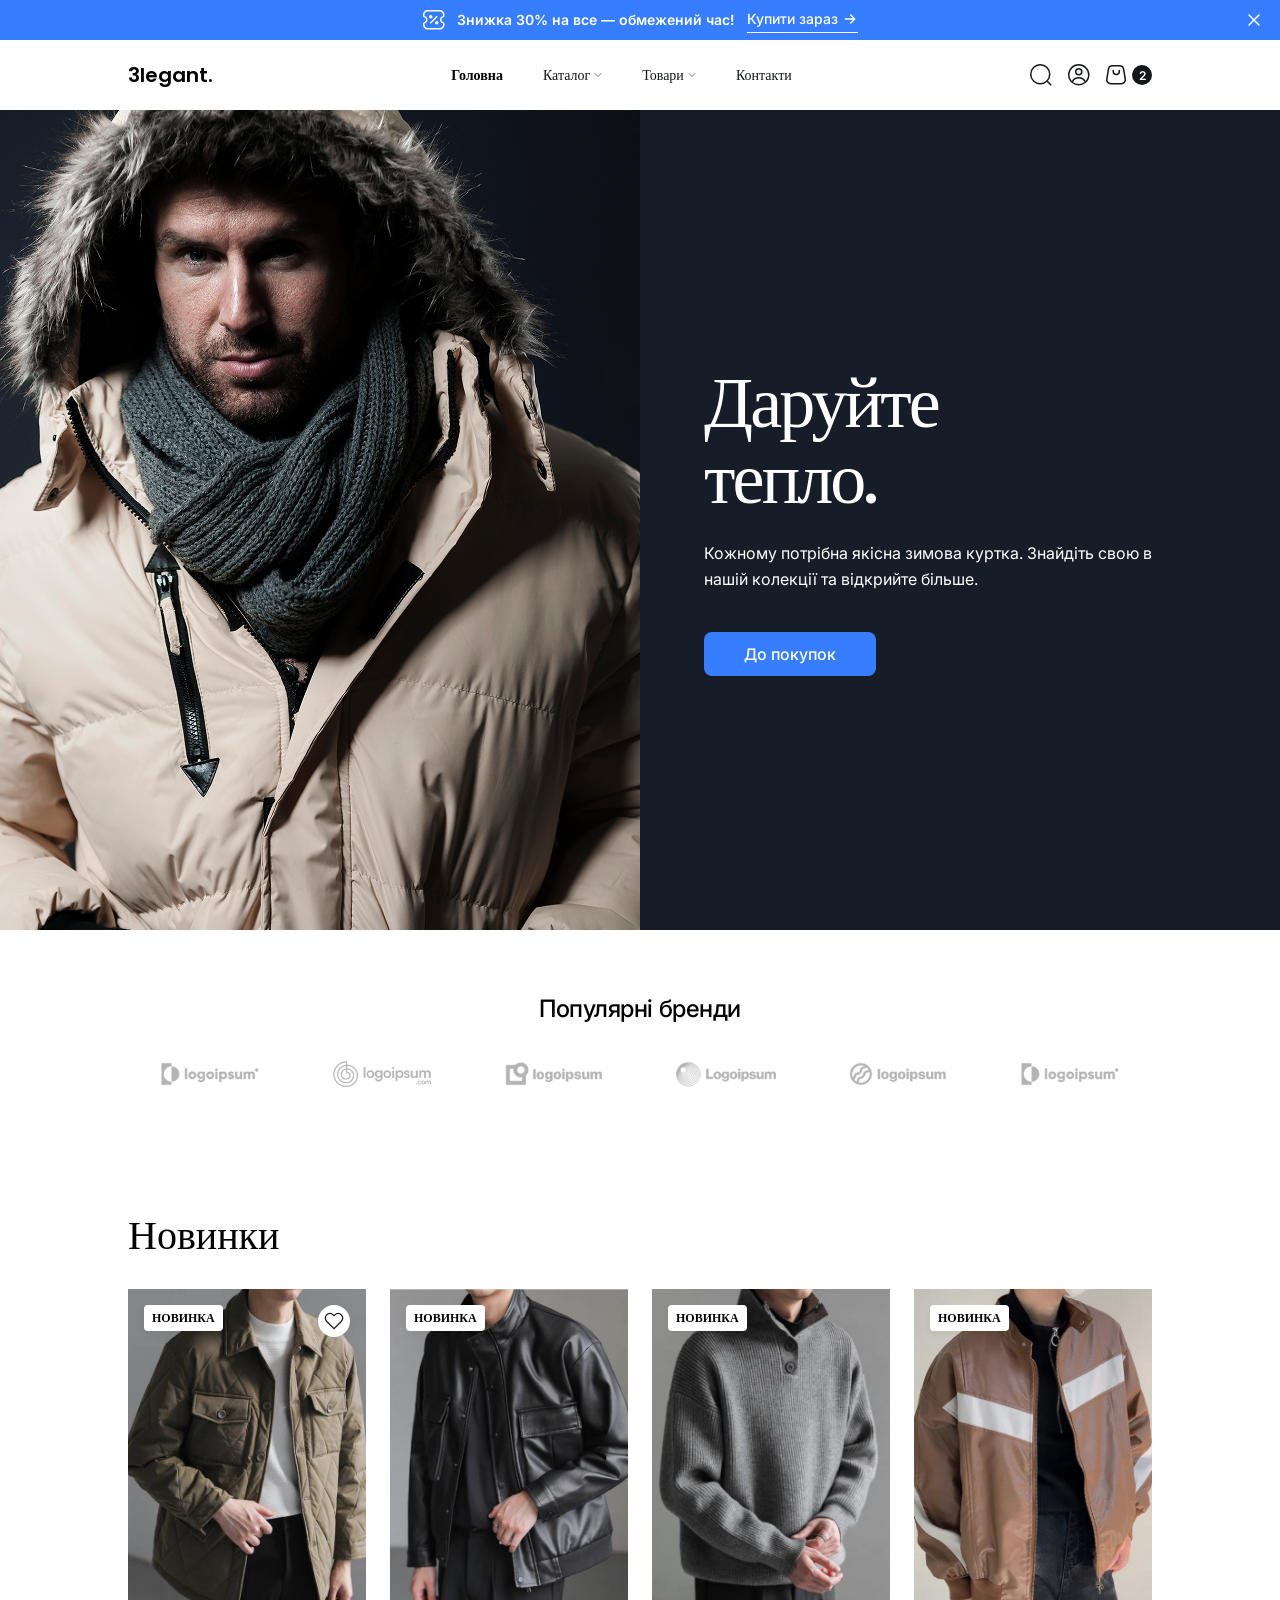
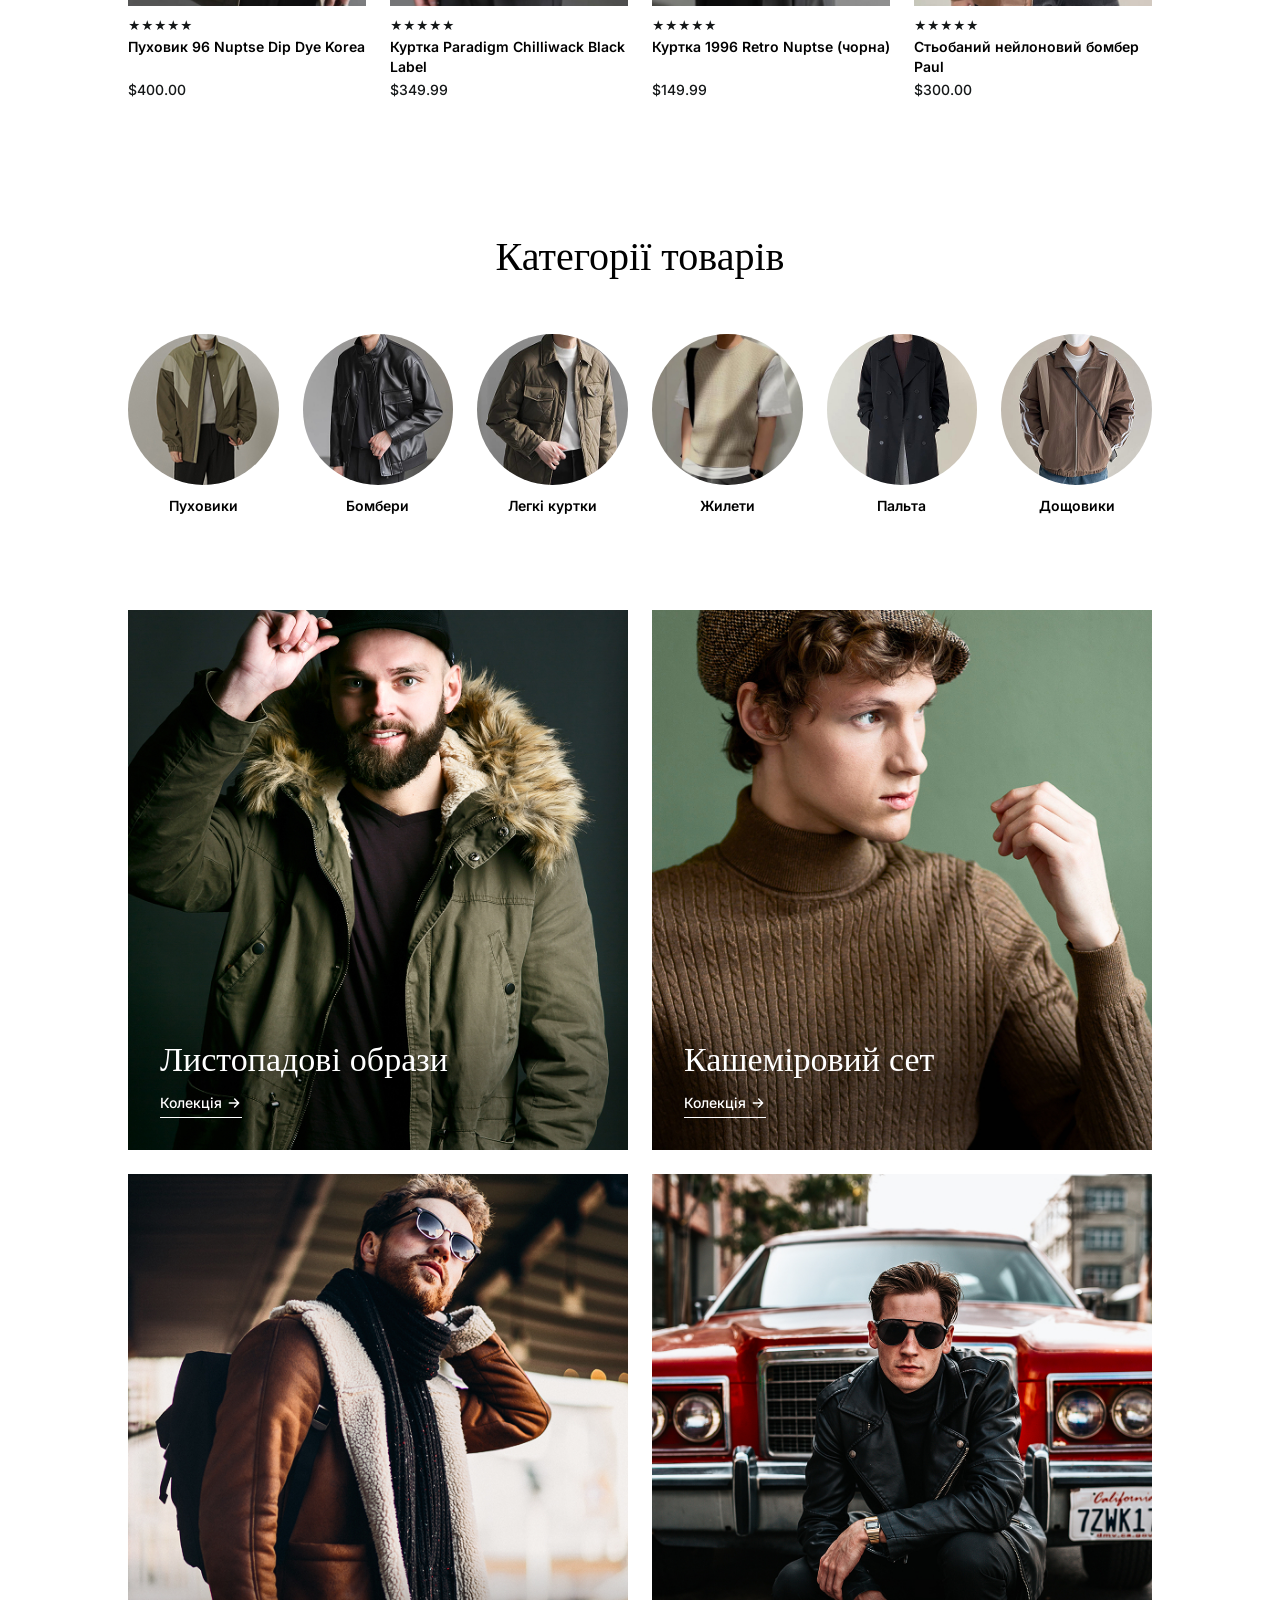
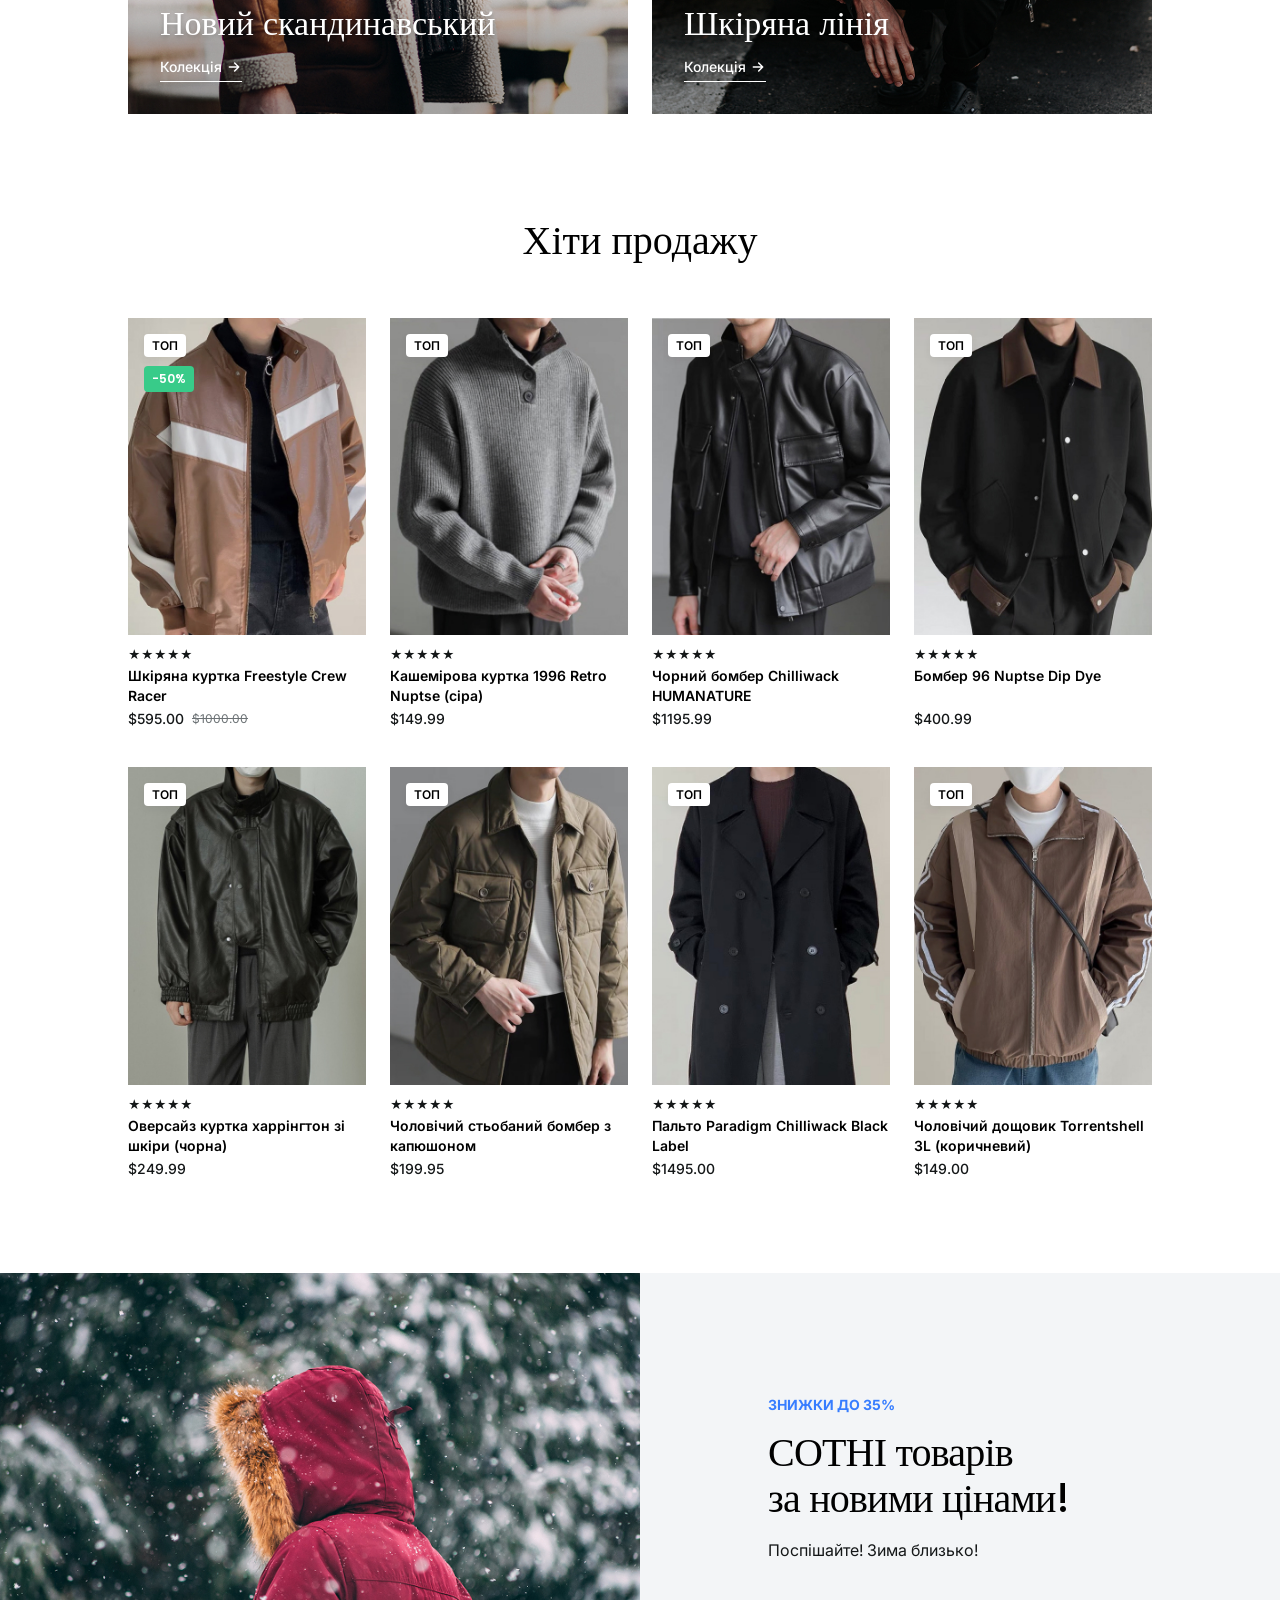
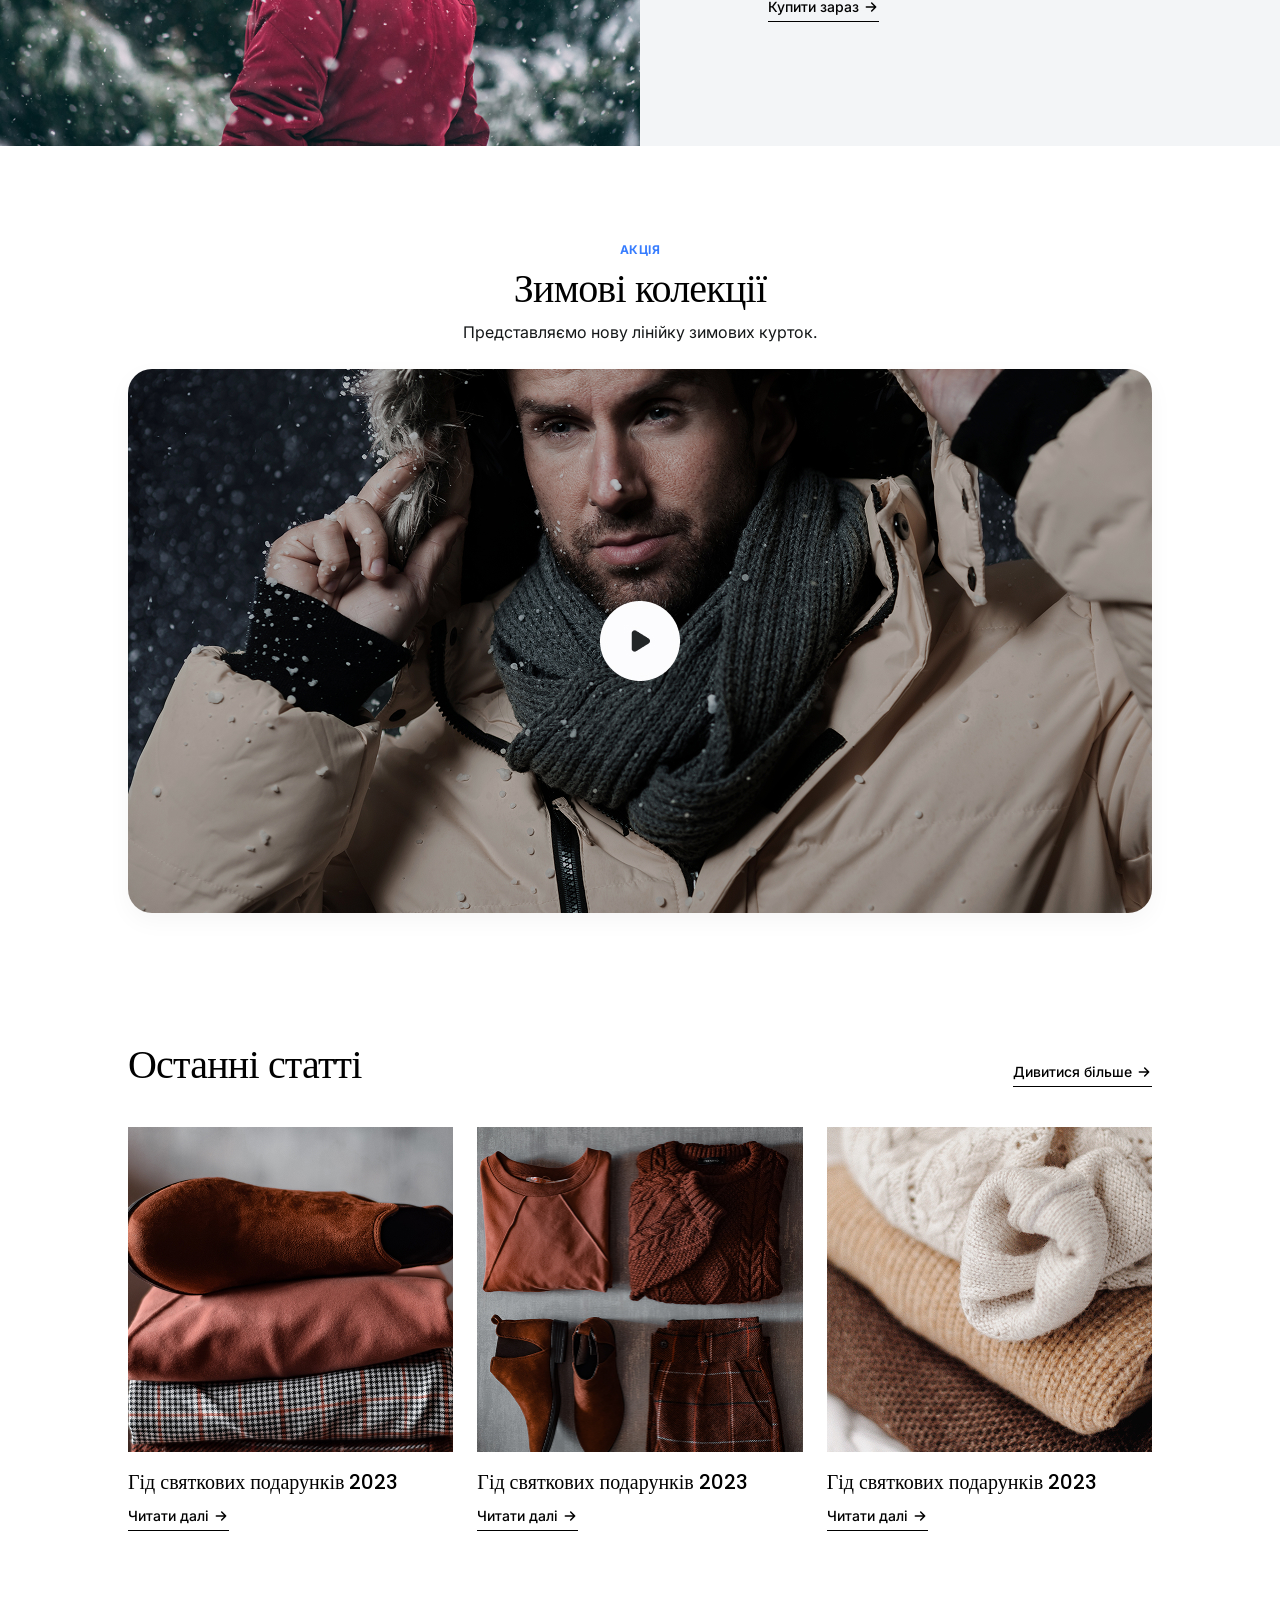
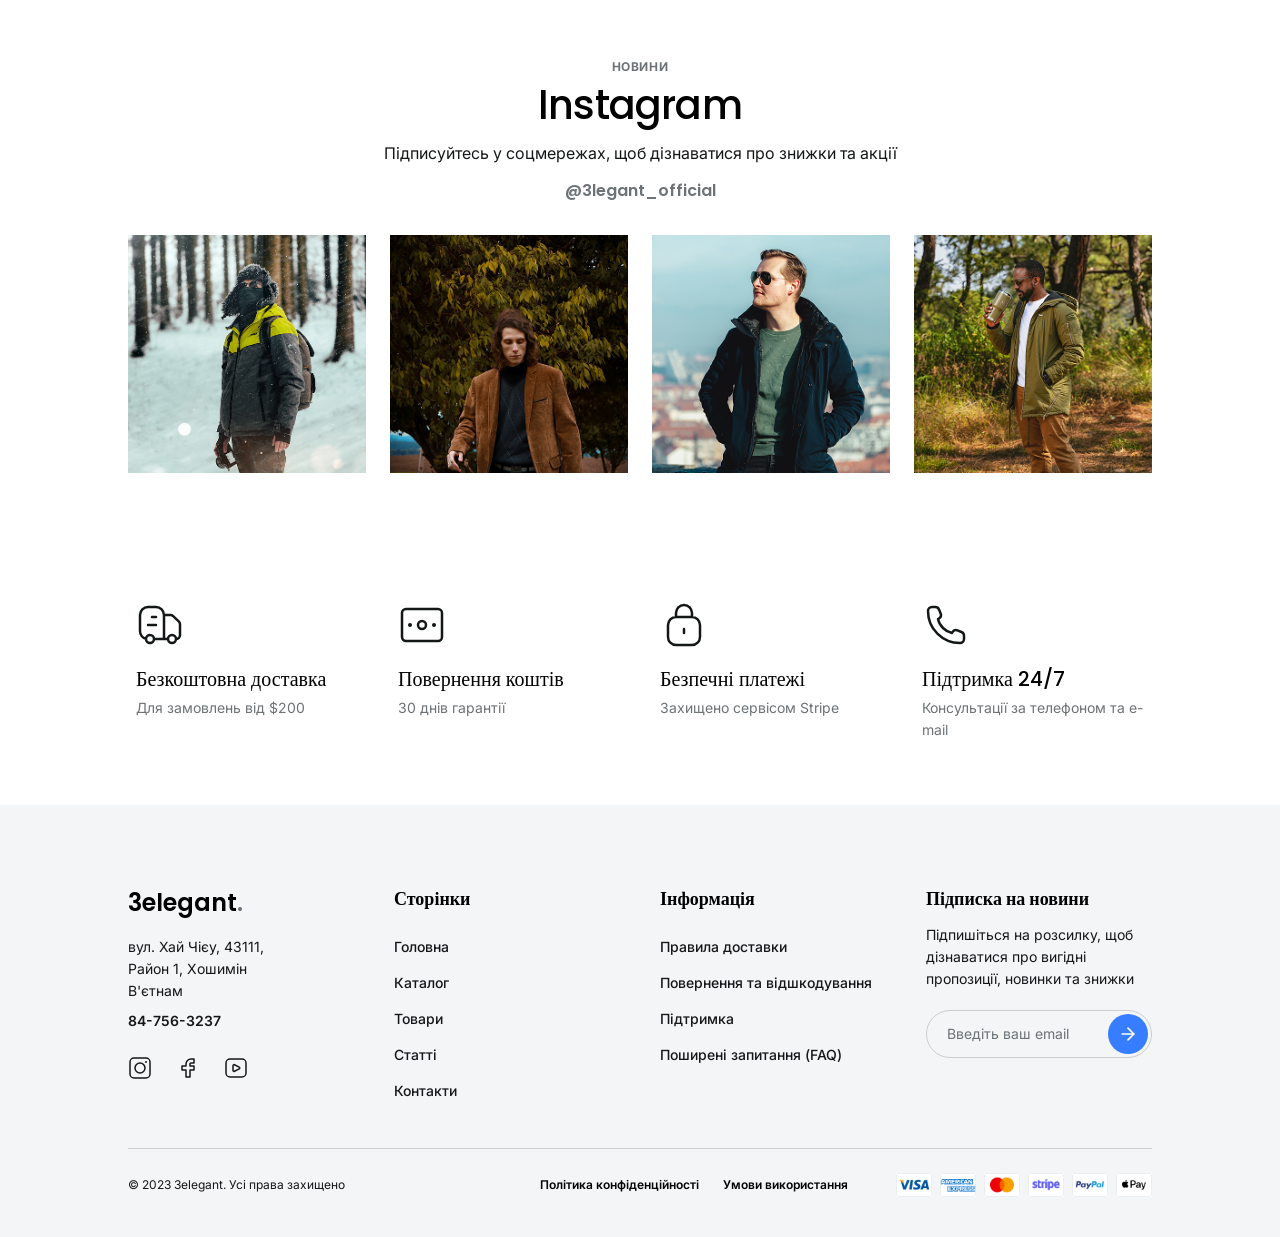
==== commit e3bf9ad6: "add 3 pages and filters" ====
--- a/index.html
+++ b/index.html
@@ -47,9 +47,9 @@
 
       <nav class="nav-menu">
         <a href="#home" class="nav-link active">Головна</a>
-        <a href="#shop" class="nav-link dropdown">Каталог</a>
-        <a href="#articles" class="nav-link dropdown">Товари</a>
-        <a href="#footer" class="nav-link">Контакти</a>
+        <a href="/catalog.html" class="nav-link dropdown">Каталог</a>
+        <a href="/product.html" class="nav-link dropdown">Товари</a>
+        <a href="/contact.html" class="nav-link">Контакти</a>
       </nav>
 
       <div class="header-icons">
--- a/assets/css/style.css
+++ b/assets/css/style.css
@@ -10,6 +10,7 @@
   font-family: var(--font-family);
   background-color: var(--white);
 }
+
 
 .notification-bar {
   position: relative;
@@ -114,6 +115,19 @@
   height: 2px;
   background-color: var(--dark-grey);
   border-radius: 2px;
+  transition: transform 0.3s ease, opacity 0.3s ease;
+}
+
+.burger-menu.active span:nth-child(1) {
+  transform: translateY(5px) rotate(45deg);
+}
+
+.burger-menu.active span:nth-child(2) {
+  opacity: 0;
+}
+
+.burger-menu.active span:nth-child(3) {
+  transform: translateY(-5px) rotate(-45deg);
 }
 
 .logo {
@@ -133,6 +147,41 @@
 .search-btn, 
 .profile-btn {
   display: none;
+}
+
+.nav-menu.active {
+  display: flex;
+  flex-direction: column;
+  position: absolute;
+  top: 100%;
+  left: 0;
+  width: 100%;
+  height: auto;
+  background-color: var(--white);
+  padding: 24px 20px 40px 20px;
+  gap: 20px;
+  box-shadow: 0px 16px 32px rgba(0, 0, 0, 0.08);
+  z-index: 999;
+}
+
+.nav-menu.active .nav-link {
+  display: block;
+  font-family: var(--font-space);
+  font-size: 1.125rem;
+  font-weight: 500;
+  color: var(--dark-grey);
+  text-decoration: none;
+  padding: 8px 0;
+  border-bottom: 1px solid var(--grey);
+}
+
+.nav-menu.active .nav-link:last-child {
+  border-bottom: none;
+}
+
+.nav-link.active {
+  color: var(--dark);
+  font-weight: 600;
 }
 
 .header-icons {
@@ -168,6 +217,7 @@
   border-radius: 50%;
 }
 
+
 .hero-section {
   display: flex;
   flex-direction: column;
@@ -227,52 +277,6 @@
 
 .hero-btn:hover {
   background-color: var(--primary-blue);
-}
-
-.nav-menu.active {
-  display: flex;
-  flex-direction: column;
-  position: absolute;
-  top: 100%;
-  left: 0;
-  width: 100%;
-  height: auto;
-  background-color: var(--white);
-  padding: 24px 20px 40px 20px;
-  gap: 20px;
-  box-shadow: 0px 16px 32px rgba(0, 0, 0, 0.08);
-  z-index: 999;
-}
-
-.nav-menu.active .nav-link {
-  display: block;
-  font-family: var(--font-space);
-  font-size: 1.125rem;
-  font-weight: 500;
-  color: var(--dark-grey);
-  text-decoration: none;
-  padding: 8px 0;
-  border-bottom: 1px solid var(--grey);
-}
-
-.nav-menu.active .nav-link:last-child {
-  border-bottom: none;
-}
-
-.burger-menu.active span:nth-child(1) {
-  transform: translateY(5px) rotate(45deg);
-}
-
-.burger-menu.active span:nth-child(2) {
-  opacity: 0;
-}
-
-.burger-menu.active span:nth-child(3) {
-  transform: translateY(-5px) rotate(-45deg);
-}
-
-.burger-menu span {
-  transition: transform 0.3s ease, opacity 0.3s ease;
 }
 
 .brands-section {
@@ -1022,6 +1026,7 @@
   color: var(--grey);
 }
 
+
 .main-footer {
   background-color: var(--light-gray);
   padding: 48px 16px 32px 16px;
@@ -1240,7 +1245,233 @@
   order: 3;
 }
 
+
+.page-header {
+  padding: 32px 16px;
+  background-color: var(--light-gray);
+  text-align: center;
+}
+
+.breadcrumbs {
+  font-family: var(--font-inter);
+  font-size: 0.875rem;
+  color: var(--grey);
+  margin-bottom: 16px;
+}
+
+.breadcrumbs a {
+  color: var(--dark);
+  text-decoration: none;
+}
+
+
+.catalog-content {
+  padding: 32px 16px;
+}
+
+.catalog-layout {
+  display: flex;
+  flex-direction: column;
+  gap: 24px;
+}
+
+.filters-sidebar {
+  width: 100%;
+  background: var(--light-gray);
+  padding: 16px;
+  border-radius: 8px;
+}
+
+.filter-group {
+  margin-bottom: 16px;
+}
+
+.filter-title {
+  font-family: var(--font-poppins);
+  font-size: 1rem;
+  font-weight: 600;
+  margin-bottom: 8px;
+}
+
+.catalog-grid {
+  display: grid;
+  grid-template-columns: repeat(2, 1fr);
+  gap: 16px;
+}
+
+
+.product-single-container {
+  max-width: 1120px;
+  margin: 0 auto;
+  padding: 32px 16px;
+  display: flex;
+  flex-direction: column;
+  gap: 32px;
+}
+
+.single-gallery {
+  width: 100%;
+}
+
+.single-product-img {
+  width: 100%;
+  height: auto;
+  border-radius: 12px;
+  object-fit: cover;
+  display: block;
+}
+
+.single-info {
+  width: 100%;
+  display: flex;
+  flex-direction: column;
+}
+
+.single-title {
+  font-family: var(--font-poppins);
+  font-size: 2rem;
+  font-weight: 500;
+  line-height: 1.25;
+  color: var(--dark);
+  margin-bottom: 12px;
+}
+
+.single-price {
+  font-family: var(--font-inter);
+  font-size: 1.5rem;
+  font-weight: 600;
+  color: var(--dark);
+  margin-bottom: 20px;
+}
+
+.single-desc {
+  font-family: var(--font-inter);
+  font-size: 0.875rem;
+  line-height: 1.6;
+  color: var(--dark-grey);
+  margin-bottom: 24px;
+}
+
+.size-title {
+  font-family: var(--font-inter);
+  font-size: 0.875rem;
+  font-weight: 600;
+  color: var(--dark);
+  margin-bottom: 8px;
+}
+
+.size-boxes {
+  display: flex;
+  gap: 10px;
+  margin-bottom: 32px;
+}
+
+.size-box {
+  width: 44px;
+  height: 40px;
+  border: 1px solid var(--grayish-blue);
+  border-radius: 6px;
+  background: var(--white);
+  font-family: var(--font-inter);
+  font-size: 0.875rem;
+  font-weight: 500;
+  cursor: pointer;
+  display: flex;
+  align-items: center;
+  justify-content: center;
+  transition: all 0.2s ease;
+}
+
+.size-box.active {
+  background: var(--dark);
+  color: var(--white);
+  border-color: var(--dark);
+}
+
+.btn-buy-full {
+  width: 100%;
+  background-color: var(--primary-blue);
+  color: var(--white);
+  border: none;
+  padding: 16px;
+  font-family: var(--font-inter);
+  font-size: 1rem;
+  font-weight: 500;
+  border-radius: 8px;
+  cursor: pointer;
+  transition: opacity 0.2s ease;
+}
+
+.btn-buy-full:hover {
+  opacity: 0.9;
+}
+
+
+.contact-section {
+  padding: 40px 16px;
+  display: flex;
+  flex-direction: column;
+  gap: 40px;
+}
+
+.contact-info-grid {
+  display: grid;
+  grid-template-columns: 1fr;
+  gap: 24px;
+}
+
+.contact-card {
+  background: var(--light-gray);
+  padding: 24px;
+  border-radius: 8px;
+  text-align: center;
+}
+
+.contact-card h3 {
+  font-family: var(--font-poppins);
+  font-size: 1.125rem;
+  margin-bottom: 8px;
+}
+
+.contact-form-wrapper {
+  background: var(--white);
+  padding: 24px;
+  border: 1px solid var(--grayish-blue);
+  border-radius: 8px;
+}
+
+.form-group {
+  margin-bottom: 16px;
+  display: flex;
+  flex-direction: column;
+}
+
+.form-group label {
+  font-family: var(--font-inter);
+  font-size: 0.875rem;
+  font-weight: 500;
+  margin-bottom: 8px;
+  color: var(--dark);
+}
+
+.form-group input, 
+.form-group textarea {
+  width: 100%;
+  padding: 12px;
+  border: 1px solid var(--grayish-blue);
+  border-radius: 8px;
+  font-family: var(--font-inter);
+}
+
+.form-group textarea {
+  resize: vertical;
+  min-height: 120px;
+}
+
+
 @media (min-width: 481px) {
+  
+
   .notification-bar {
     padding: 0 48px;
   }
@@ -1333,6 +1564,7 @@
     display: flex;
   }
 
+
   .hero-section {
     flex-direction: row;
     min-height: calc(100vh - 80px);
@@ -1527,7 +1759,7 @@
     line-height: 1.625rem;
   }
 
-.video-promo-container {
+  .video-promo-container {
     aspect-ratio: 16 / 9;
     max-width: 1120px;
     height: 544px;
@@ -1618,6 +1850,7 @@
     font-size: 0.875rem;
     line-height: 1.375rem;
   }
+
 
   .main-footer {
     padding: 80px 10% 40px 10%;
@@ -1680,4 +1913,63 @@
     order: 3;
     text-align: left;
   }
+
+
+  .page-header {
+    padding: 64px 10%;
+  }
+
+  .catalog-content {
+    padding: 64px 10%;
+  }
+
+  .catalog-layout {
+    flex-direction: row;
+  }
+
+  .filters-sidebar {
+    width: 250px;
+    flex-shrink: 0;
+  }
+
+  .catalog-grid {
+    grid-template-columns: repeat(3, 1fr);
+    flex-grow: 1;
+    gap: 24px;
+  }
+
+  .contact-section {
+    padding: 64px 10%;
+    flex-direction: row;
+    align-items: flex-start;
+  }
+
+  .contact-info-grid {
+    width: 40%;
+    grid-template-columns: 1fr;
+  }
+
+  .contact-form-wrapper {
+    width: 60%;
+    padding: 40px;
+  }
+
+  .product-single-container {
+    flex-direction: row;
+    align-items: flex-start;
+    gap: 64px;
+    padding: 48px 10%;
+  }
+
+  .single-gallery {
+    width: 50%;
+  }
+
+  .single-info {
+    width: 50%;
+  }
+
+  .single-title {
+    font-size: 2.25rem;
+  }
 }
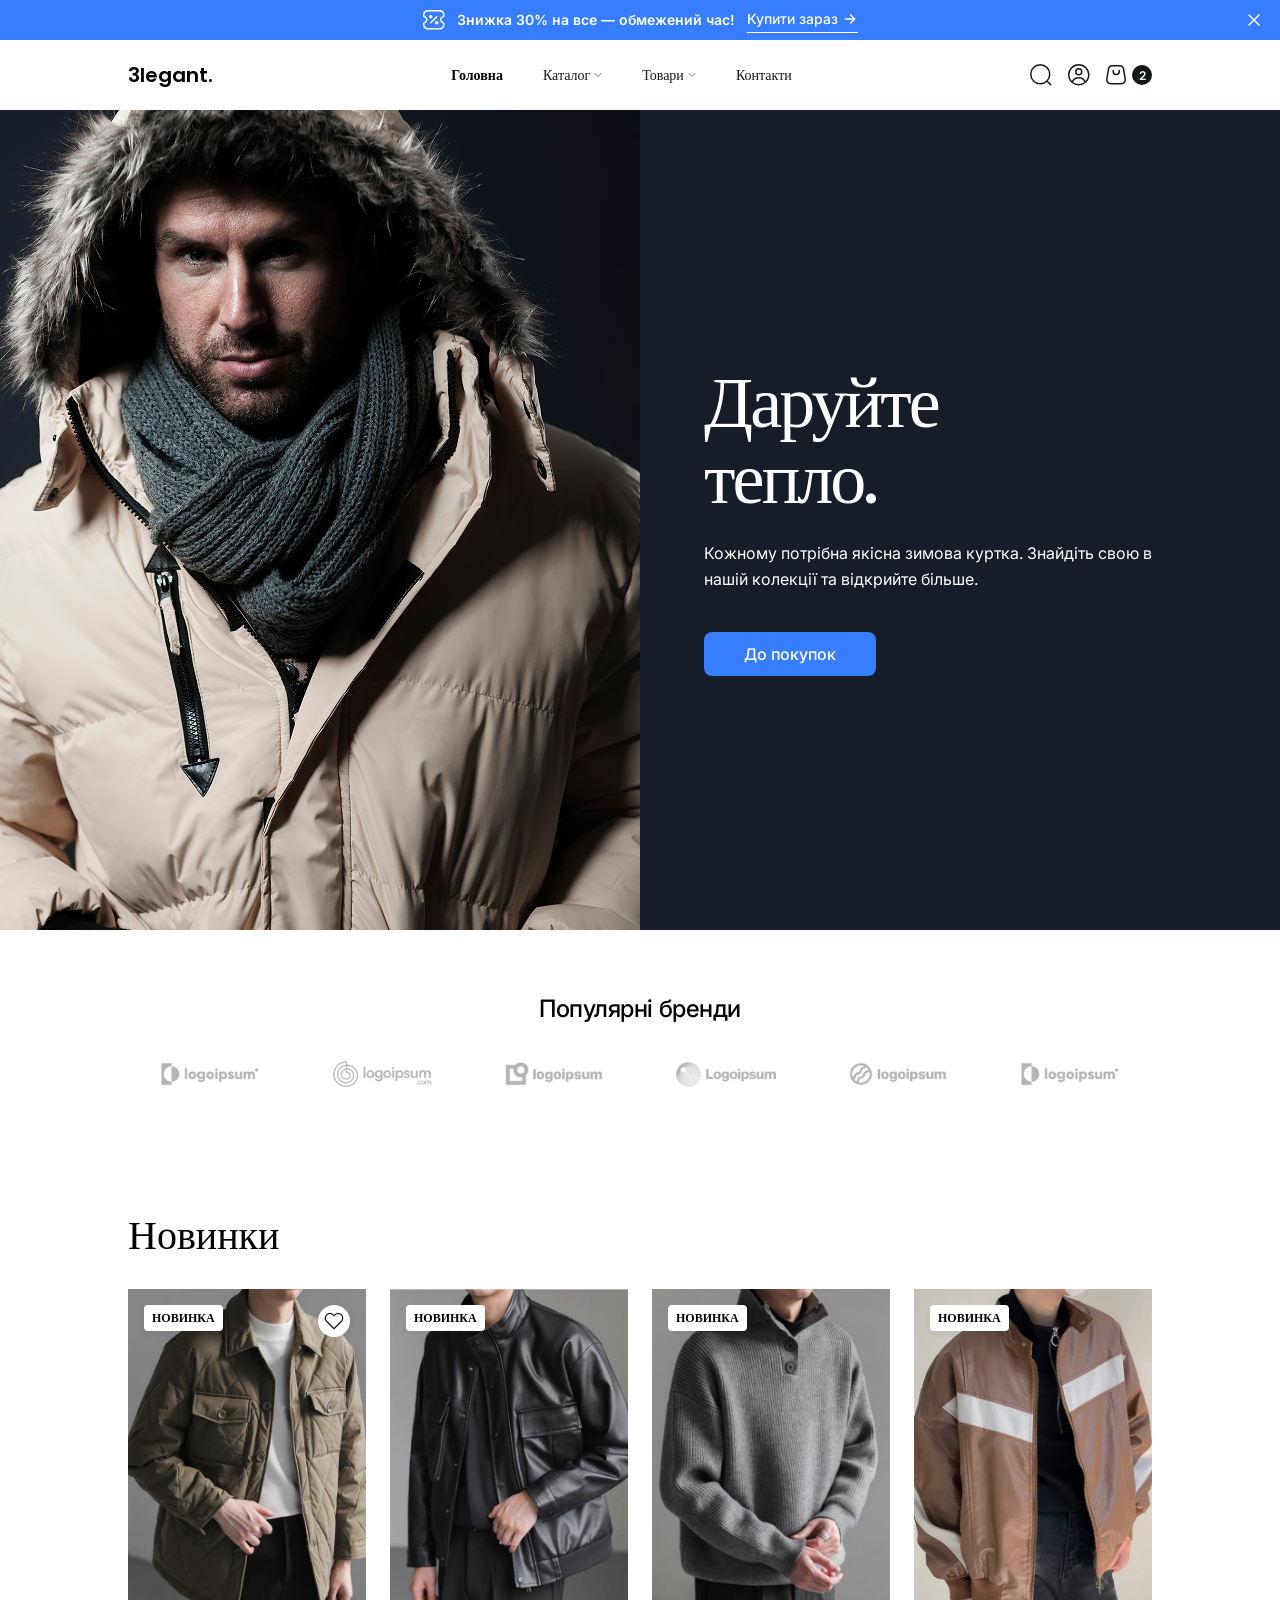
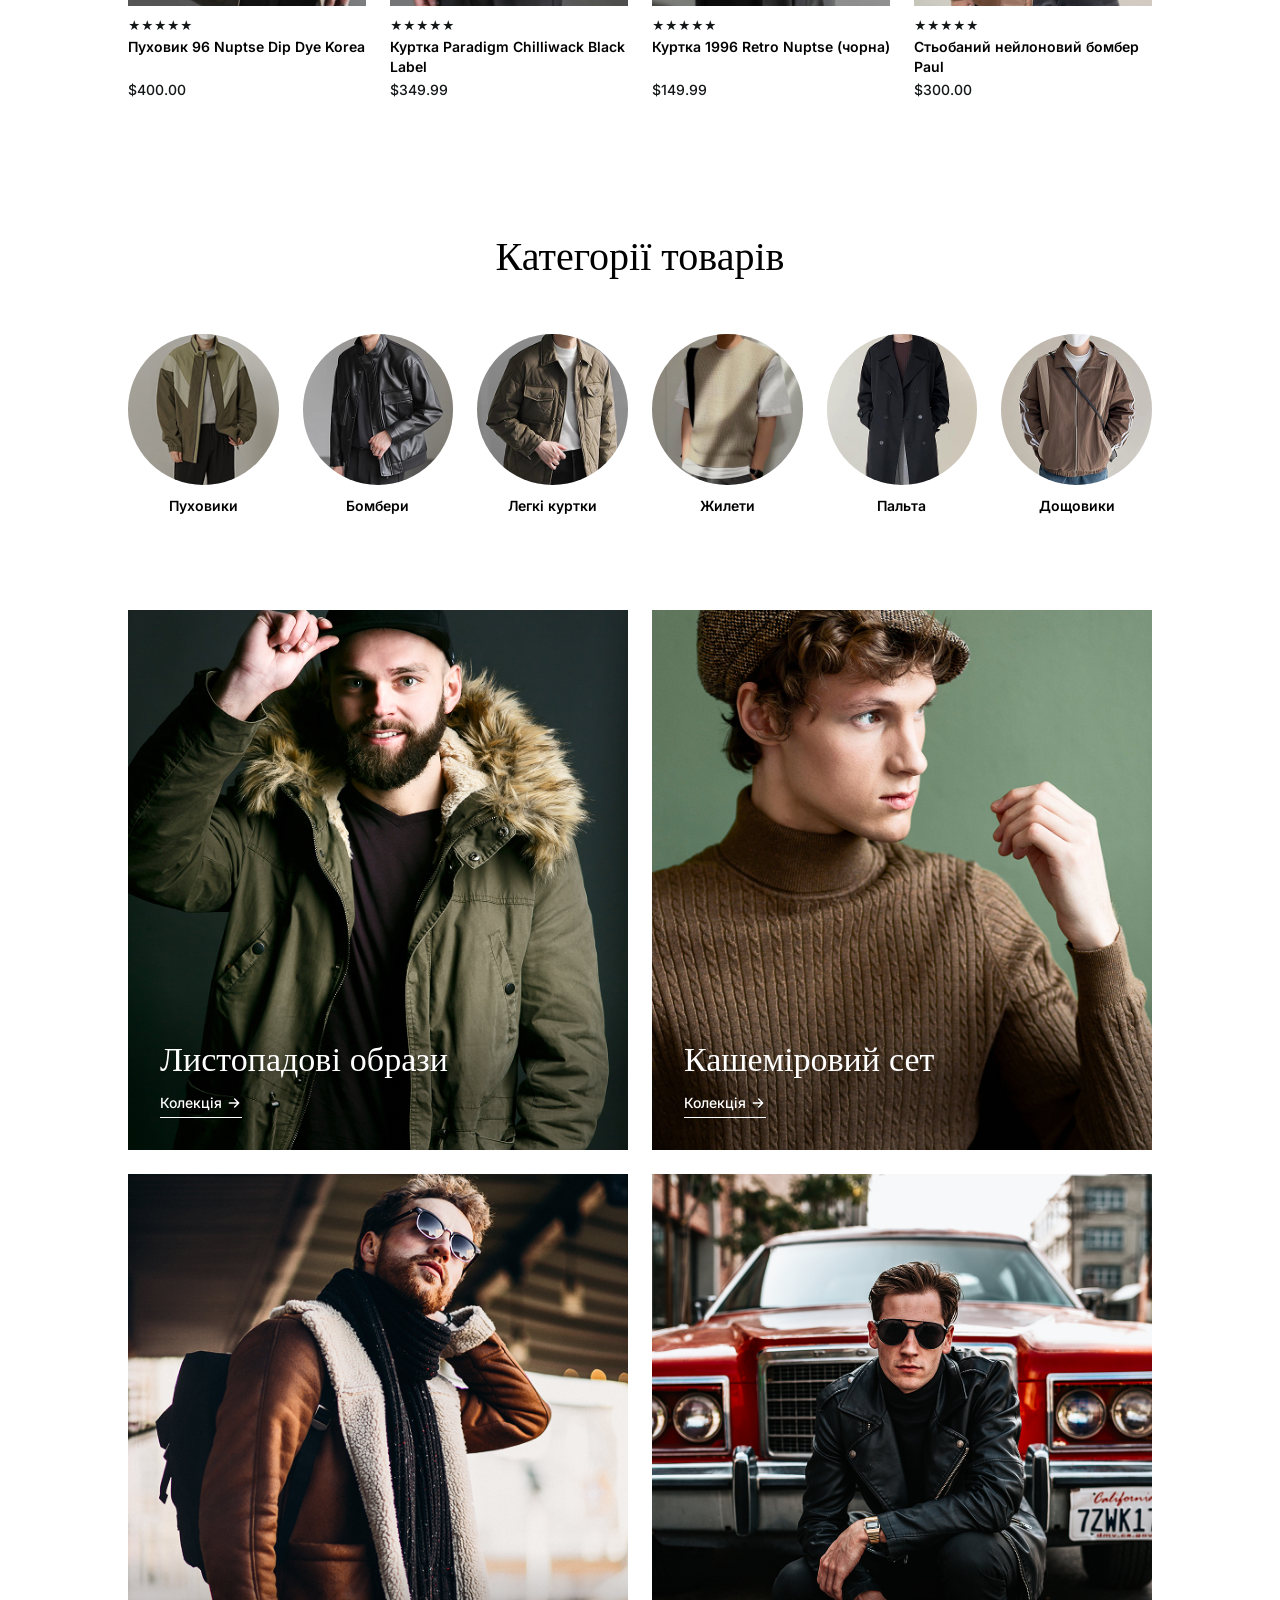
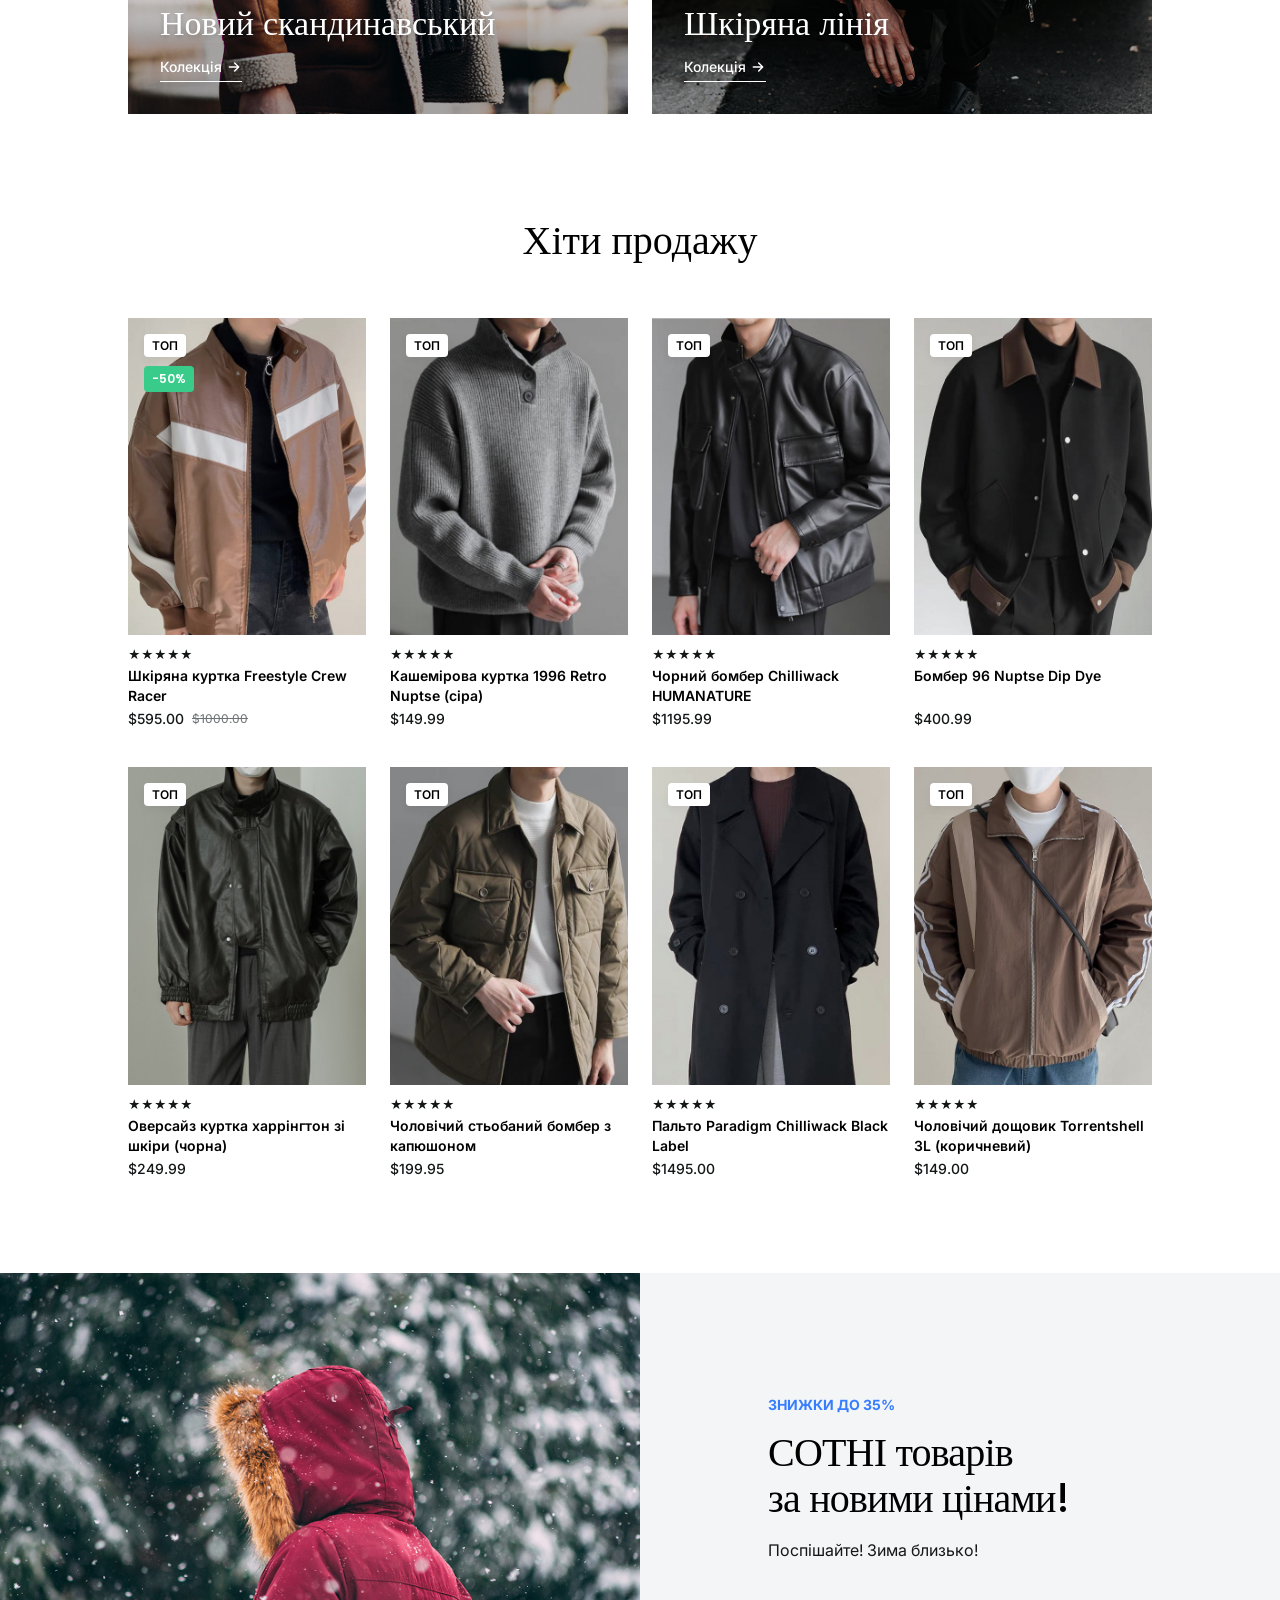
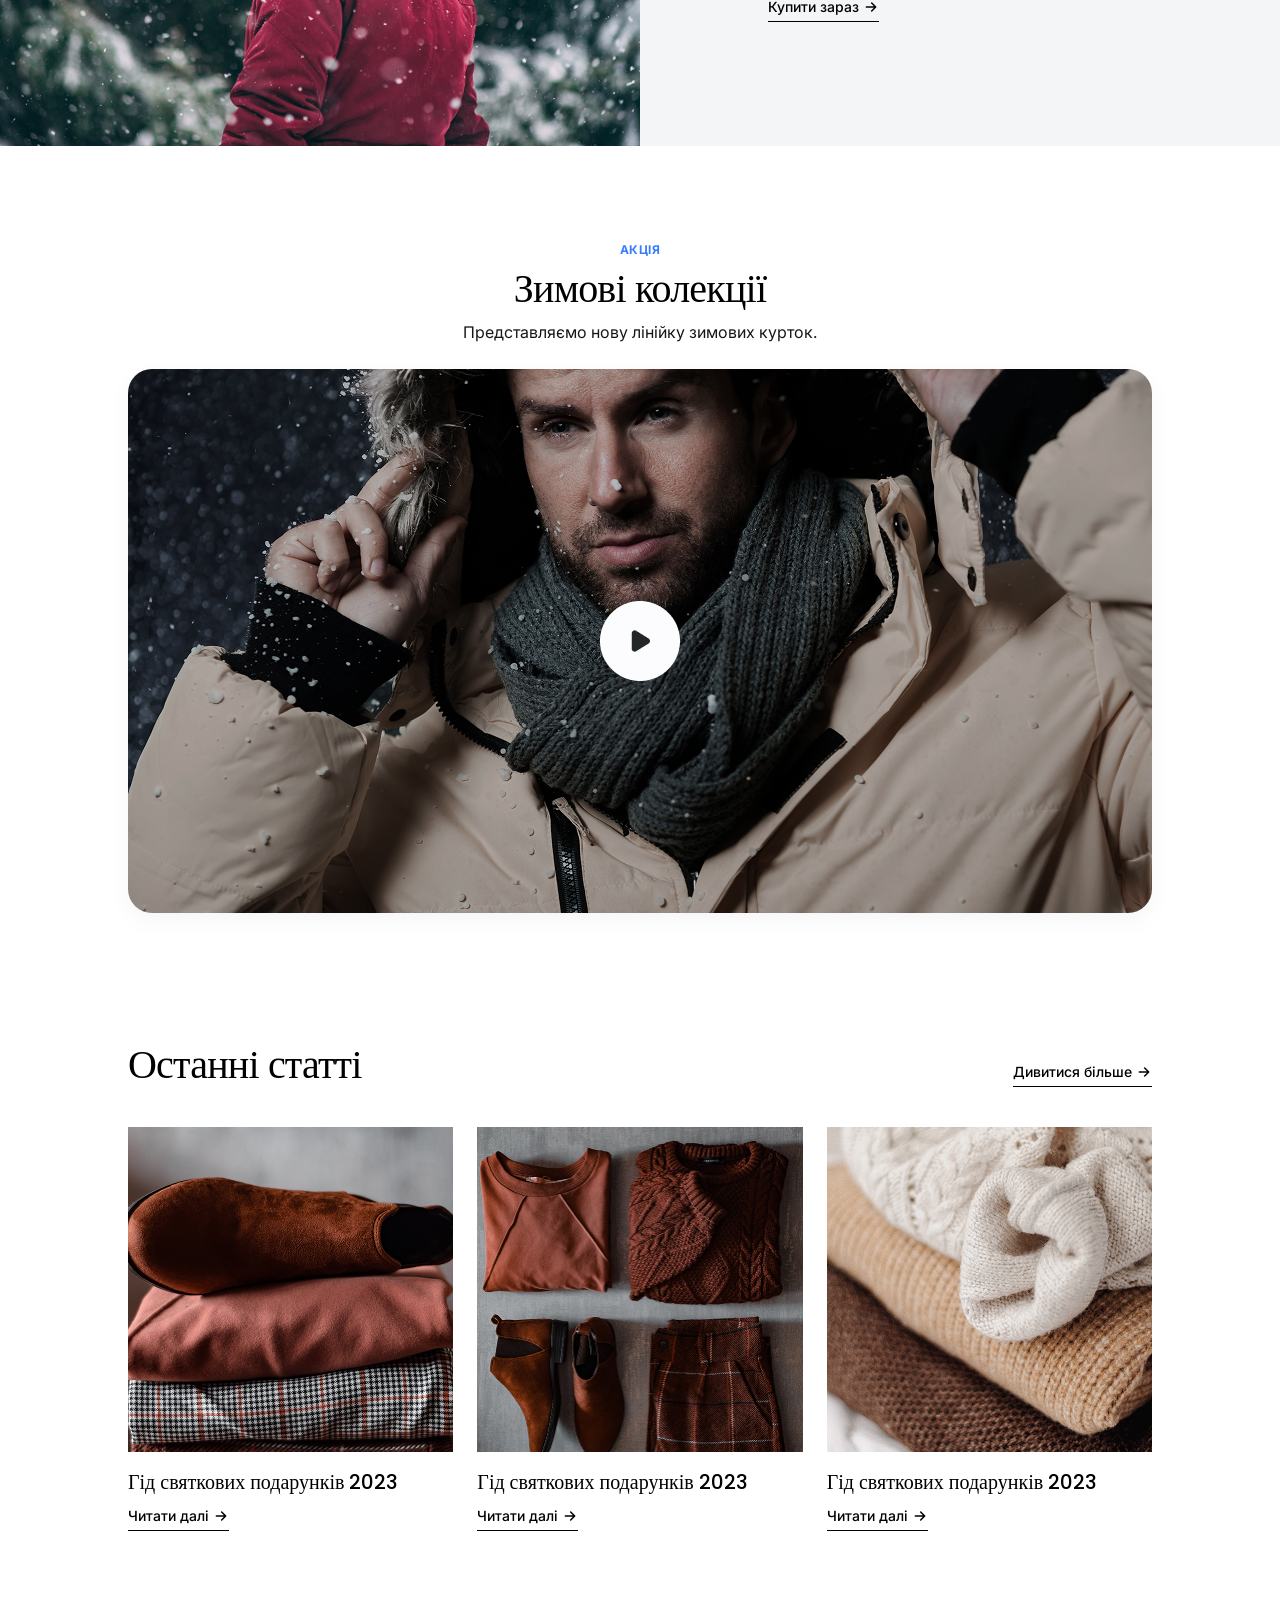
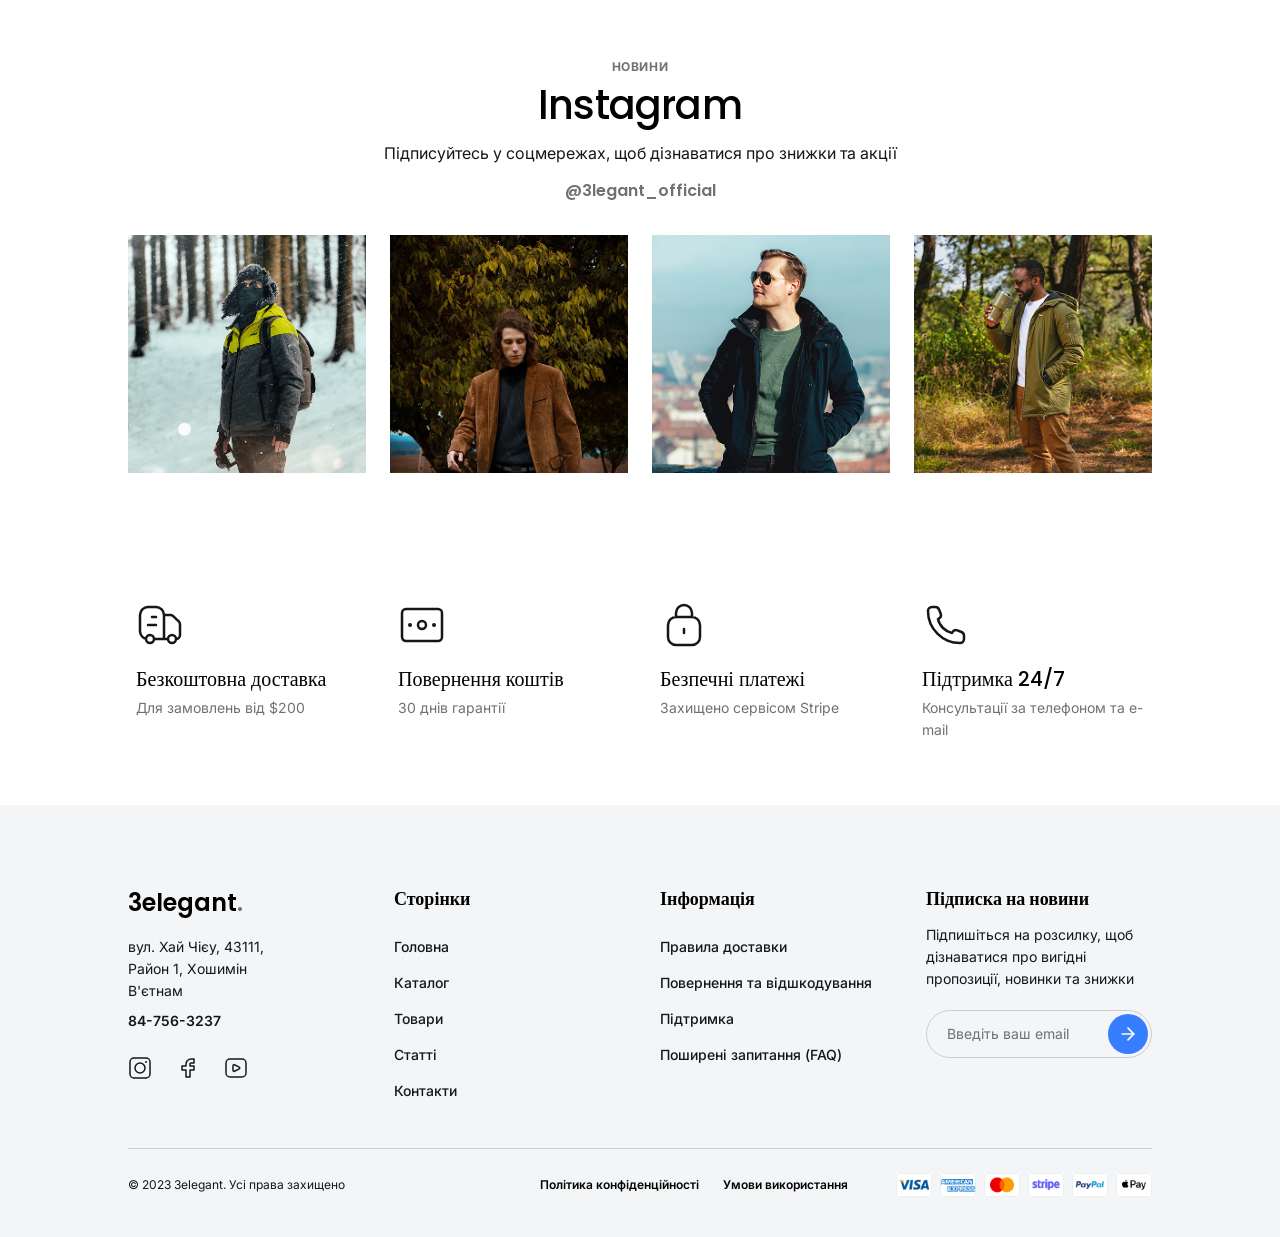
==== commit bd80657d: "dynamic content with json files and some animations" ====
--- a/index.html
+++ b/index.html
@@ -7,6 +7,27 @@
   <script src="assets/js/script.js" defer></script>
   <link rel="stylesheet" href="assets/css/style.css">
 </head>
+
+
+<div class="cart-modal-overlay" id="cartModal">
+  <div class="cart-modal">
+    <div class="cart-modal-header">
+      <h2>Ваш кошик</h2>
+      <button class="cart-close-btn" id="closeCart" aria-label="Закрити"></button>
+    </div>
+    <div class="cart-modal-body">
+      <p>Товарів у кошику: <strong>1</strong></p>
+      <div class="cart-item-sample">
+        <span>Трекінгова куртка Gore-Tex Pro</span>
+        <strong>8 500 грн</strong>
+      </div>
+    </div>
+    <div class="cart-modal-footer">
+      <button type="button" class="btn-buy-full">Оформити замовлення</button>
+    </div>
+  </div>
+</div>
+
 <body>
 
   <div class="notification-bar">
@@ -47,9 +68,9 @@
 
       <nav class="nav-menu">
         <a href="#home" class="nav-link active">Головна</a>
-        <a href="/catalog.html" class="nav-link dropdown">Каталог</a>
-        <a href="/product.html" class="nav-link dropdown">Товари</a>
-        <a href="/contact.html" class="nav-link">Контакти</a>
+        <a href="catalog.html" class="nav-link dropdown">Каталог</a>
+        <a href="product.html" class="nav-link dropdown">Товари</a>
+        <a href="contact.html" class="nav-link">Контакти</a>
       </nav>
 
       <div class="header-icons">
@@ -600,11 +621,11 @@
           <svg class="accordion-arrow" width="16" height="16" viewBox="0 0 24 24" fill="none" stroke="currentColor" stroke-width="2"><polyline points="6 9 12 15 18 9"></polyline></svg>
         </div>
         <ul class="footer-links-list">
-          <li><a href="#">Головна</a></li>
-          <li><a href="#">Каталог</a></li>
-          <li><a href="#">Товари</a></li>
+          <li><a href="index.html">Головна</a></li>
+          <li><a href="catalog.html">Каталог</a></li>
+          <li><a href="product.html">Товари</a></li>
           <li><a href="#">Статті</a></li>
-          <li><a href="#">Контакти</a></li>
+          <li><a href="contact.html">Контакти</a></li>
         </ul>
       </div>
 
--- a/assets/css/style.css
+++ b/assets/css/style.css
@@ -1468,6 +1468,177 @@
   min-height: 120px;
 }
 
+.cart-modal-overlay {
+  position: fixed;
+  top: 0;
+  left: 0;
+  width: 100%;
+  height: 100%;
+  background-color: rgba(0, 0, 0, 0.5);
+  display: none;
+  align-items: center;
+  justify-content: center;
+  z-index: 1000;
+  padding: 16px; 
+}
+
+.cart-modal-overlay.active {
+  display: flex;
+}
+
+.cart-modal {
+  background: var(--white);
+  width: 100%;
+  max-width: 100%;
+  border-radius: 12px;
+  padding: 16px;
+  box-shadow: 0 10px 25px rgba(0, 0, 0, 0.15);
+  display: flex;
+  flex-direction: column;
+  gap: 12px;
+}
+
+.cart-modal-header {
+  display: flex;
+  justify-content: space-between;
+  align-items: center;
+  border-bottom: 1px solid var(--grayish-blue);
+  padding-bottom: 8px;
+}
+
+.cart-modal-header h2 {
+  font-family: var(--font-poppins);
+  font-size: 1.125rem;
+  color: var(--dark);
+}
+
+.cart-close-btn {
+  background: none;
+  border: none;
+  font-size: 1.5rem;
+  cursor: pointer;
+  color: var(--dark);
+  line-height: 1;
+}
+
+.cart-modal-body {
+  font-family: var(--font-inter);
+  color: var(--dark-grey);
+  display: flex;
+  flex-direction: column;
+  gap: 10px;
+}
+
+.cart-item-sample {
+  display: flex;
+  justify-content: space-between;
+  padding: 8px 0;
+  border-bottom: 1px solid var(--light-gray);
+  font-size: 0.8125rem;
+  color: var(--dark);
+}
+
+.cart-modal-footer {
+  padding-top: 4px;
+}
+
+.grid-message {
+  grid-column: 1 / -1;
+  text-align: center;
+  font-family: var(--font-inter);
+  font-size: 0.875rem;
+  color: var(--dark-grey);
+  padding: 20px 0;
+}
+
+.grid-error-message {
+  grid-column: 1 / -1;
+  font-family: var(--font-inter);
+  color: #d9534f;
+  padding: 16px;
+  border: 1px solid #d9534f;
+  border-radius: 8px;
+  background-color: #fdf7f7;
+  text-align: center;
+  font-size: 0.875rem;
+}
+
+@keyframes fadeInUp {
+  from {
+    opacity: 0;
+    transform: translateY(10px);
+  }
+  to {
+    opacity: 1;
+    transform: translateY(0);
+  }
+}
+
+.product-card {
+  animation: fadeInUp 0.35s ease forwards;
+}
+
+button, a, select, input {
+  transition: all 0.2s ease;
+}
+
+@keyframes modalFadeIn {
+  from {
+    opacity: 0;
+    transform: scale(0.95);
+  }
+  to {
+    opacity: 1;
+    transform: scale(1);
+  }
+}
+
+.cart-modal-overlay.active .cart-modal {
+  animation: modalFadeIn 0.25s ease forwards;
+}
+
+.reveal {
+  opacity: 0;
+  transform: translateY(10px);
+  transition: opacity 0.4s ease-out, transform 0.4s ease-out;
+  will-change: opacity, transform;
+}
+
+.reveal.active {
+  opacity: 1;
+  transform: translateY(0);
+}
+
+.contact-form .btn-primary {
+  display: inline-block;
+  width: 100%;
+  padding: 14px 24px;
+  background-color: var(--dark-grey);
+  color: var(--white);
+  font-family: var(--font-inter, sans-serif);
+  font-size: 0.95rem;
+  font-weight: 500;
+  text-align: center;
+  border: none;
+  border-radius: 8px;
+  cursor: pointer;
+  transition: background-color 0.25s ease, transform 0.2s ease, opacity 0.2s ease;
+}
+
+.contact-form .btn-primary:hover {
+  background-color: #35393b;
+  transform: translateY(-2px);
+}
+
+.contact-form .btn-primary:active {
+  transform: translateY(0);
+}
+
+.contact-form .btn-primary:disabled {
+  opacity: 0.7;
+  cursor: not-allowed;
+  transform: none;
+}
 
 @media (min-width: 481px) {
   
@@ -1972,4 +2143,65 @@
   .single-title {
     font-size: 2.25rem;
   }
-}+
+  .cart-modal {
+    width: 90%;
+    max-width: 450px; 
+    padding: 24px;
+    gap: 16px;
+    animation: modalFadeIn 0.3s ease;
+  }
+
+  .cart-modal-header {
+    padding-bottom: 12px;
+  }
+
+  .cart-modal-header h2 {
+    font-size: 1.25rem;
+  }
+
+  .cart-close-btn {
+    font-size: 1.75rem;
+  }
+
+  .cart-item-sample {
+    padding: 10px 0;
+    font-size: 0.875rem;
+  }
+
+  .cart-modal-footer {
+    padding-top: 8px;
+  }
+
+.grid-message,
+  .grid-error-message {
+    font-size: 1rem;
+  }
+
+@keyframes modalFadeIn {
+  from { opacity: 0; transform: translateY(-10px); }
+  to { opacity: 1; transform: translateY(0); }
+}
+
+.product-card {
+    transition: transform 0.3s ease, box-shadow 0.3s ease;
+  }
+
+  .product-card:hover {
+    transform: translateY(-4px);
+  }
+
+  .product-card:hover .product-img {
+    transform: scale(1.05);
+  }
+
+  .product-img {
+    transition: transform 0.4s ease;
+  }
+
+  .reveal {
+    transform: translateY(25px);
+    transition: opacity 0.6s ease-out, transform 0.6s ease-out;
+  }
+}
+
